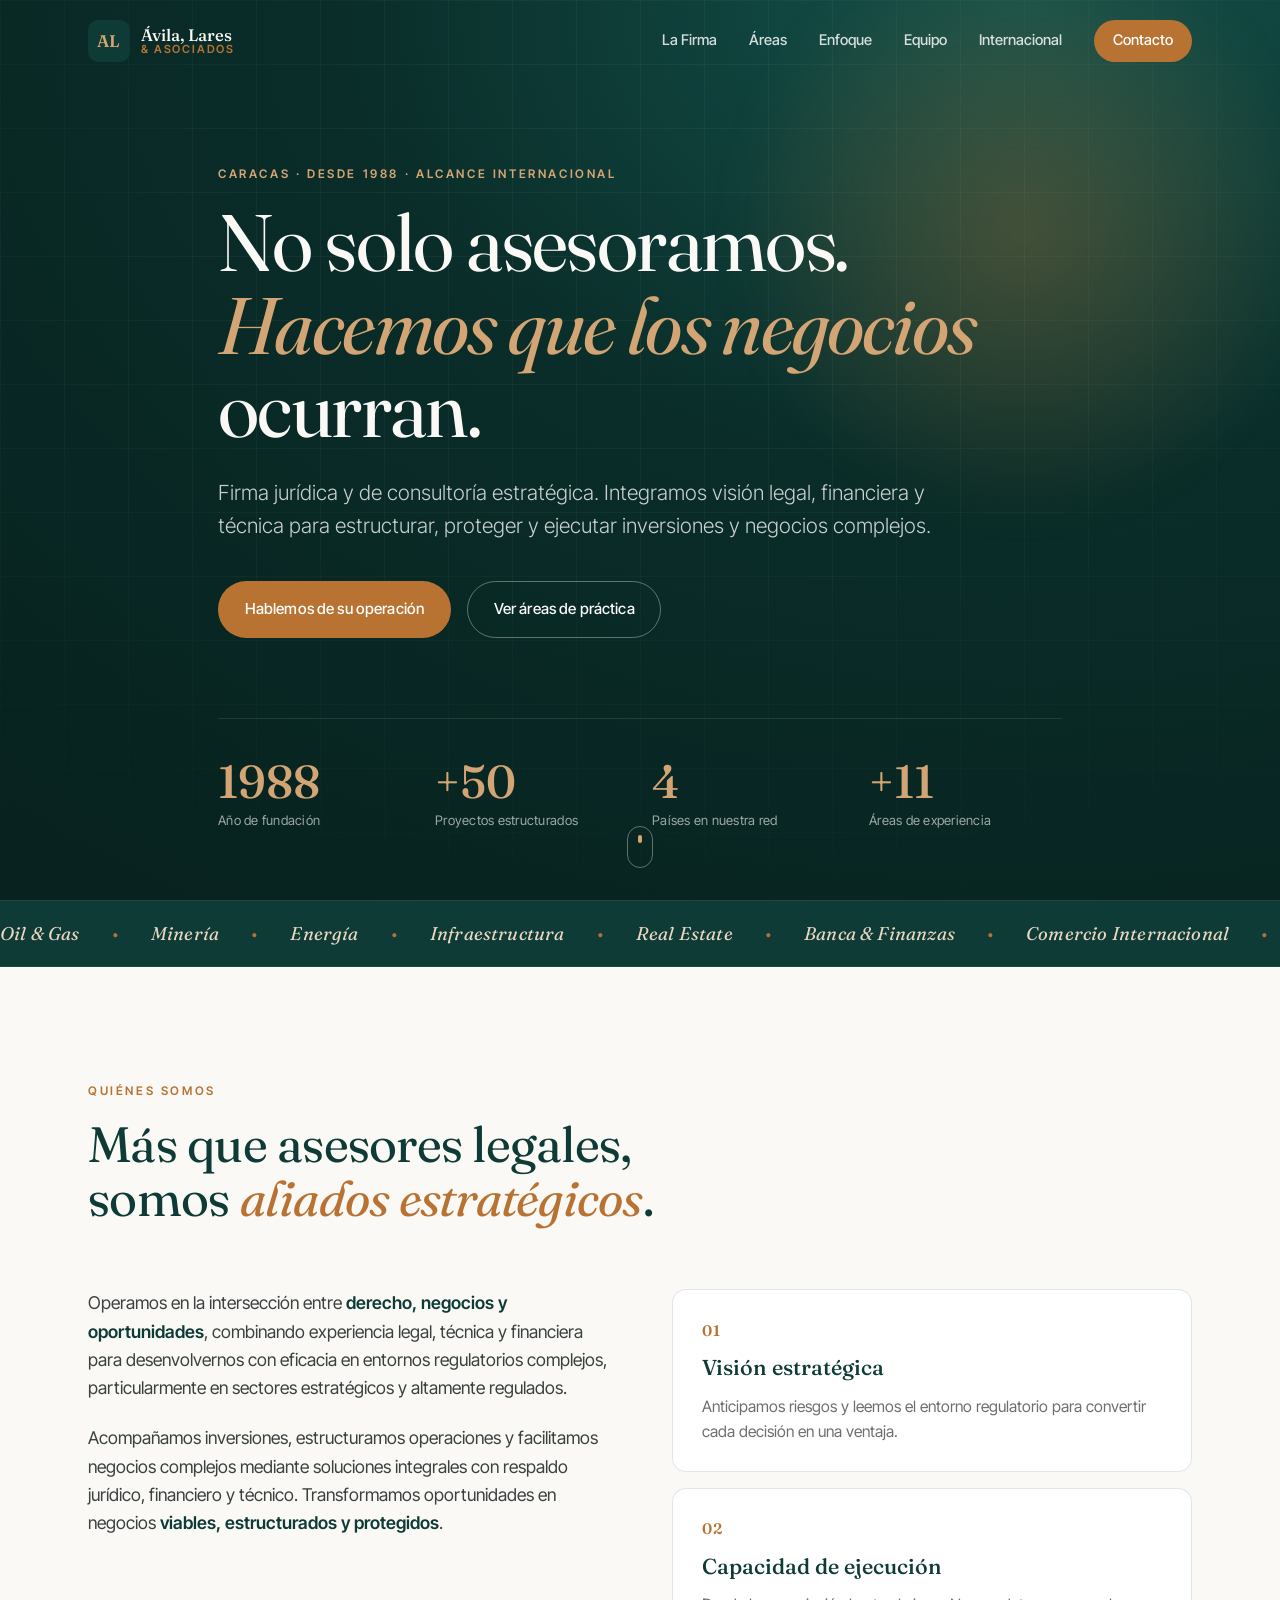
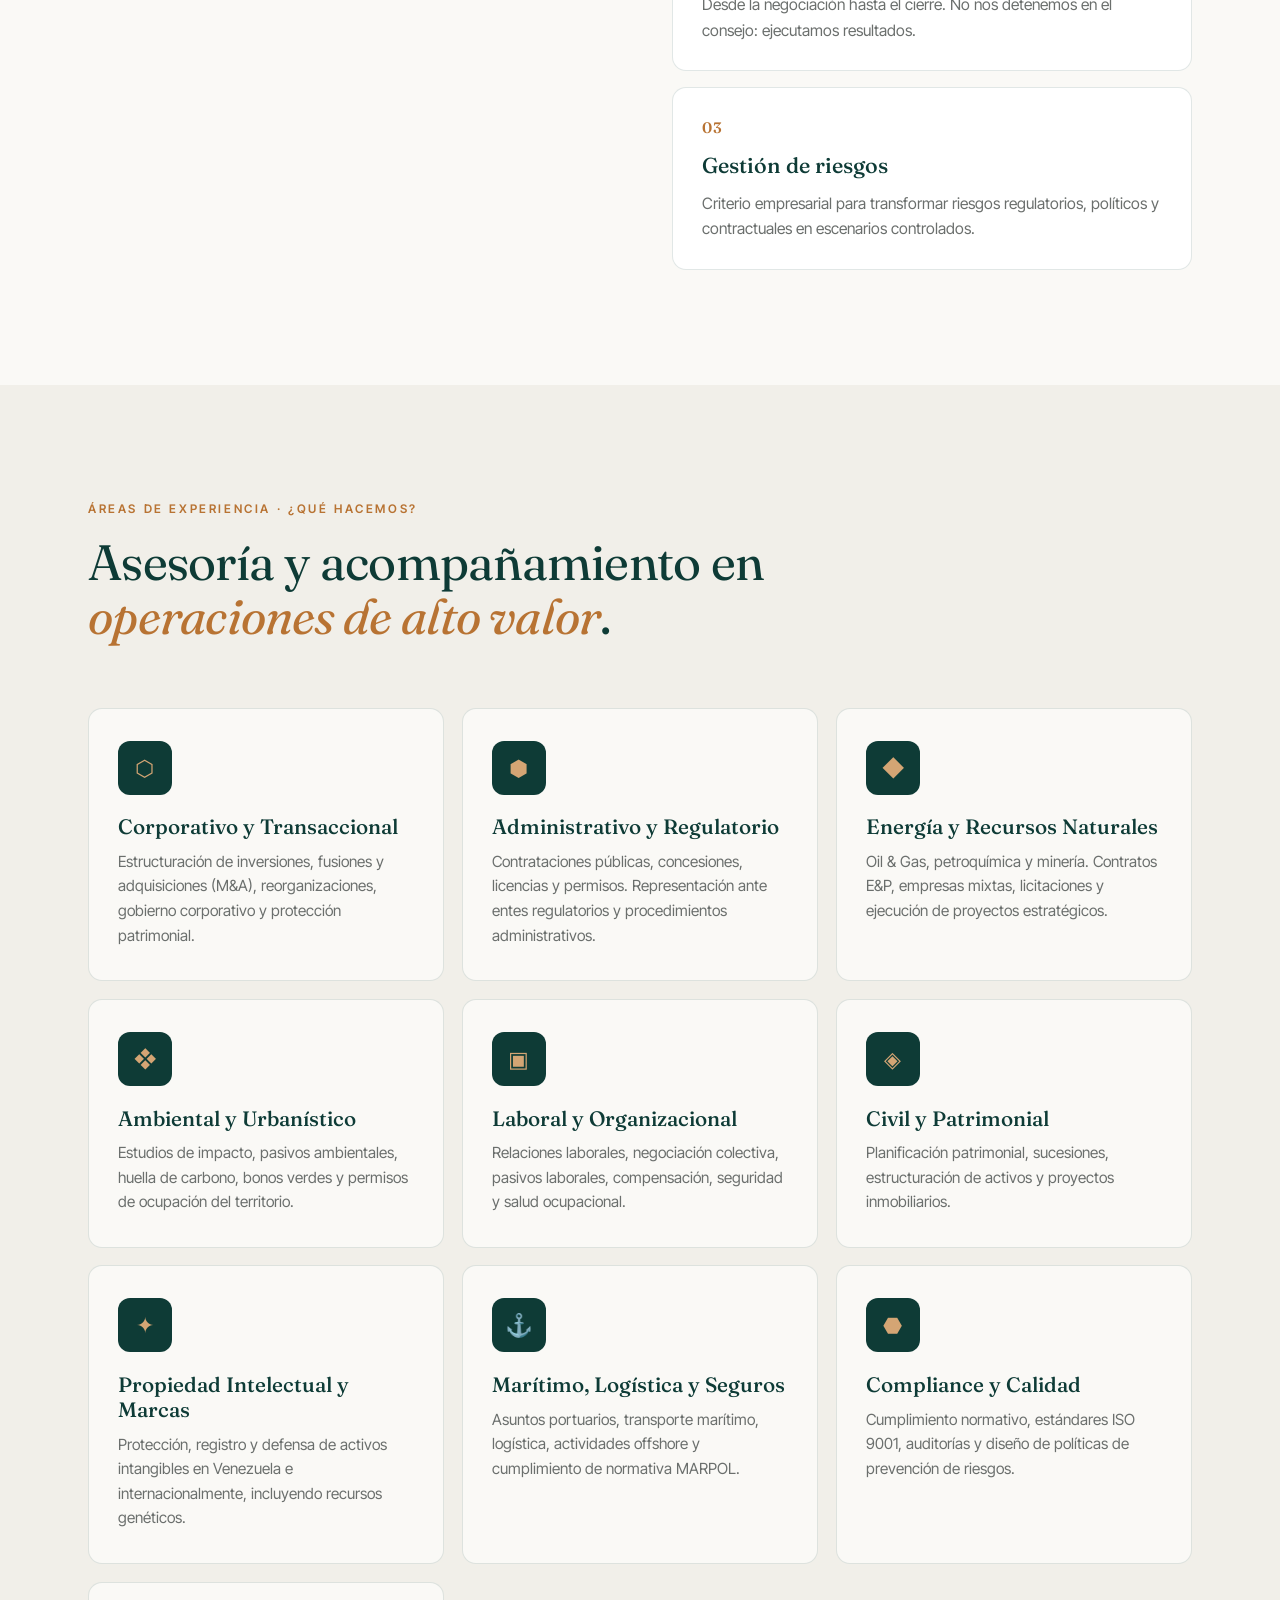
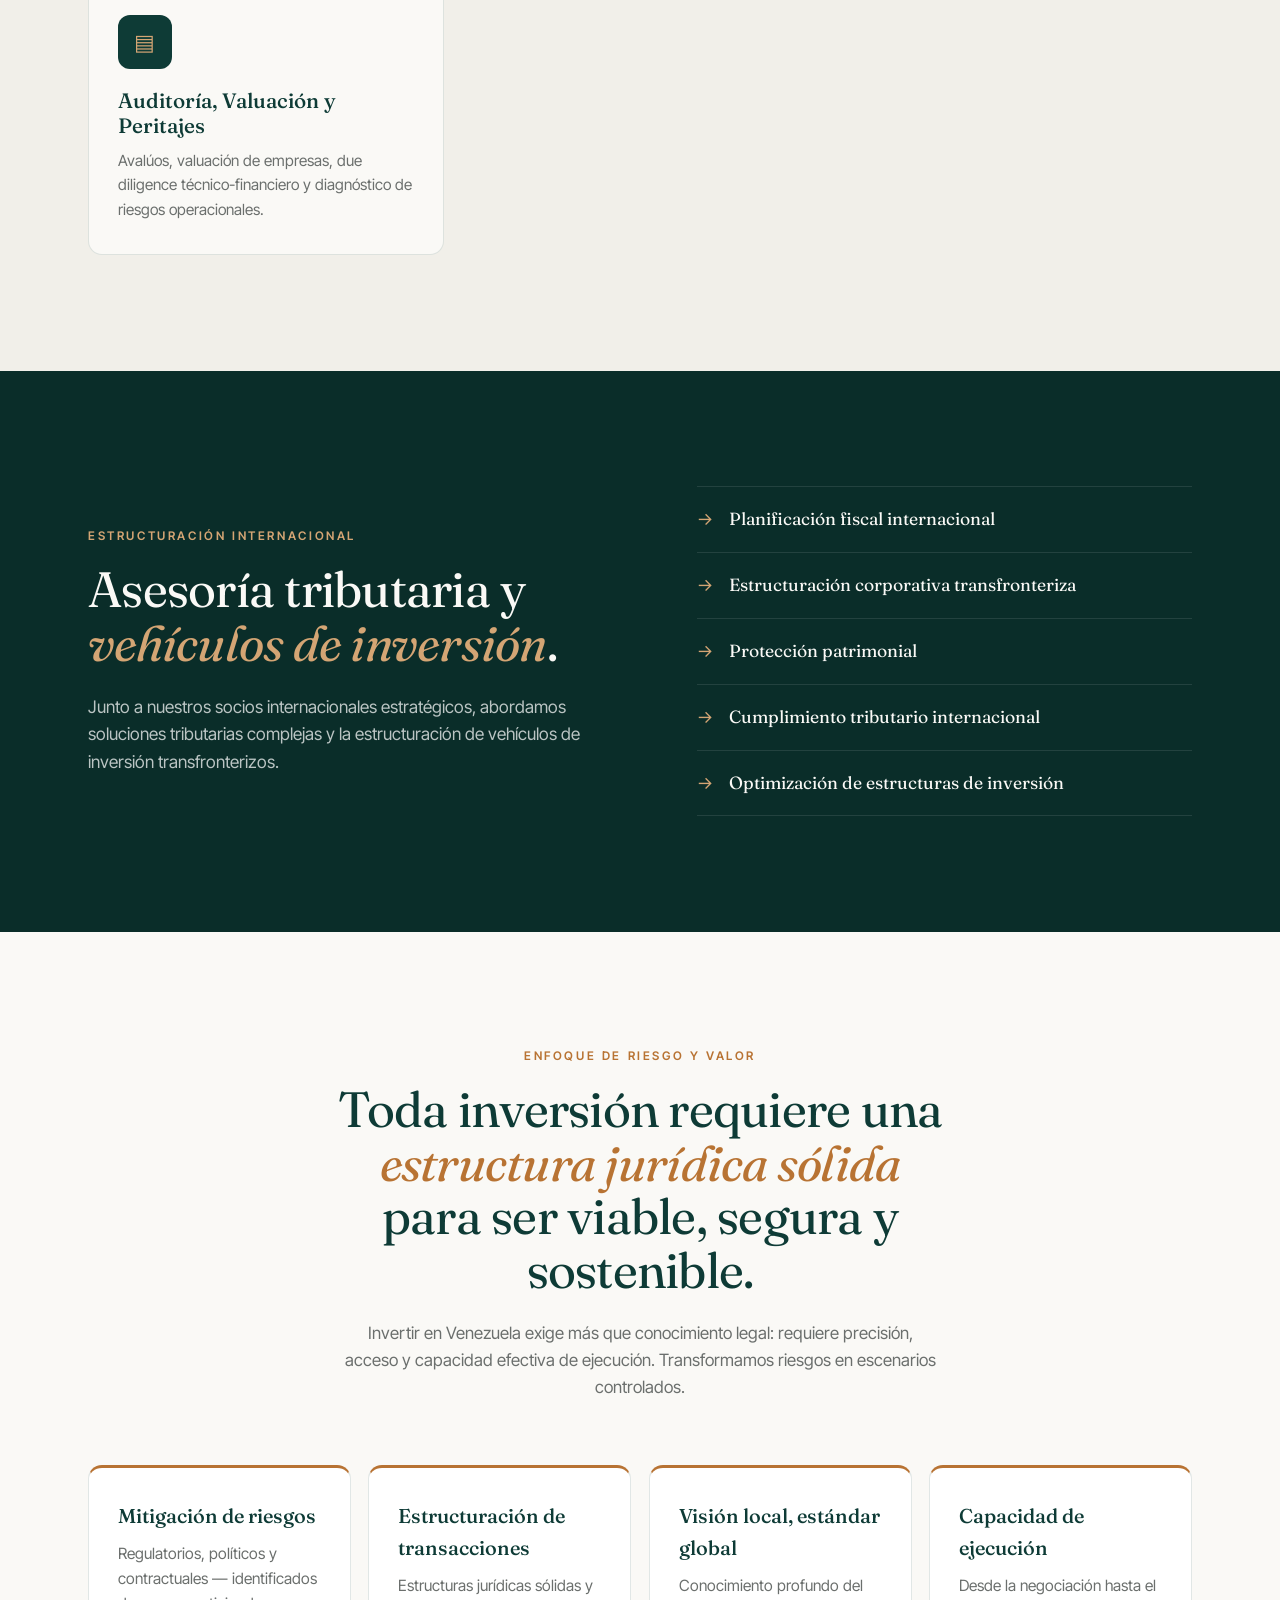
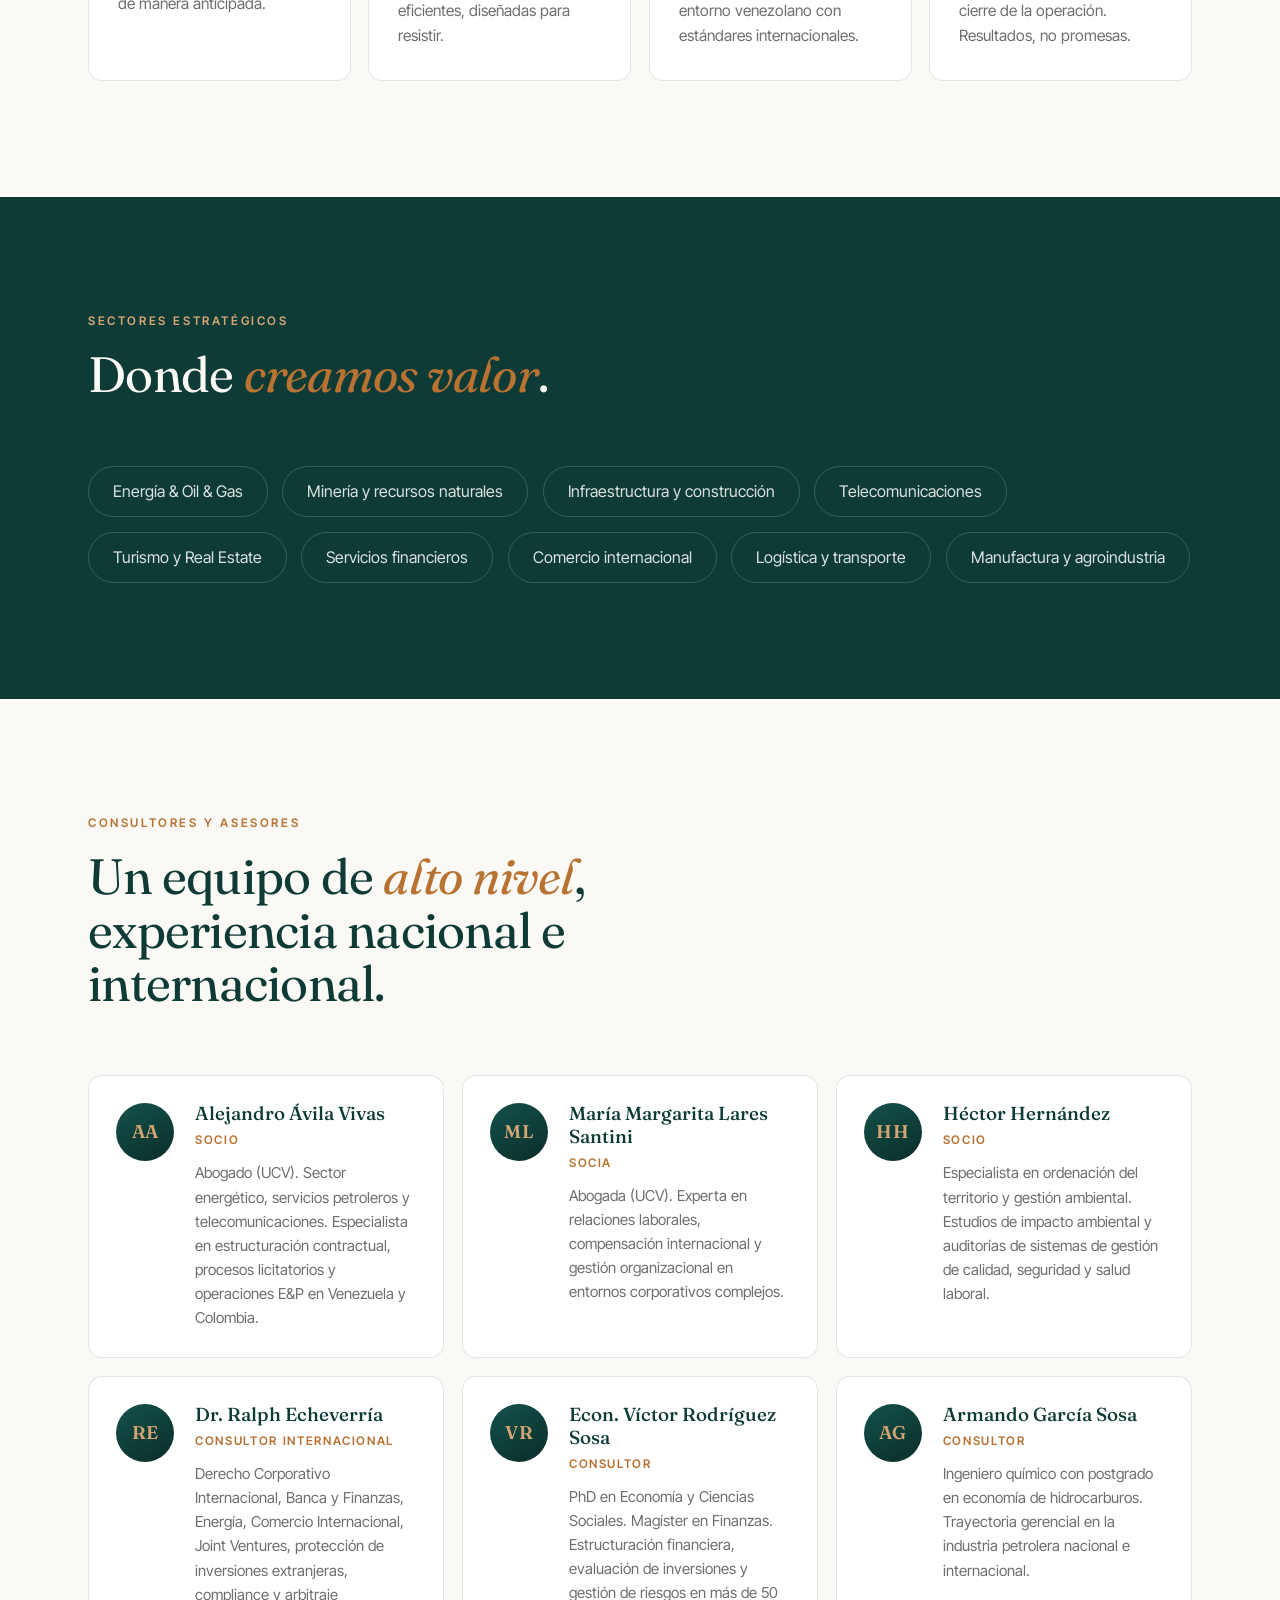
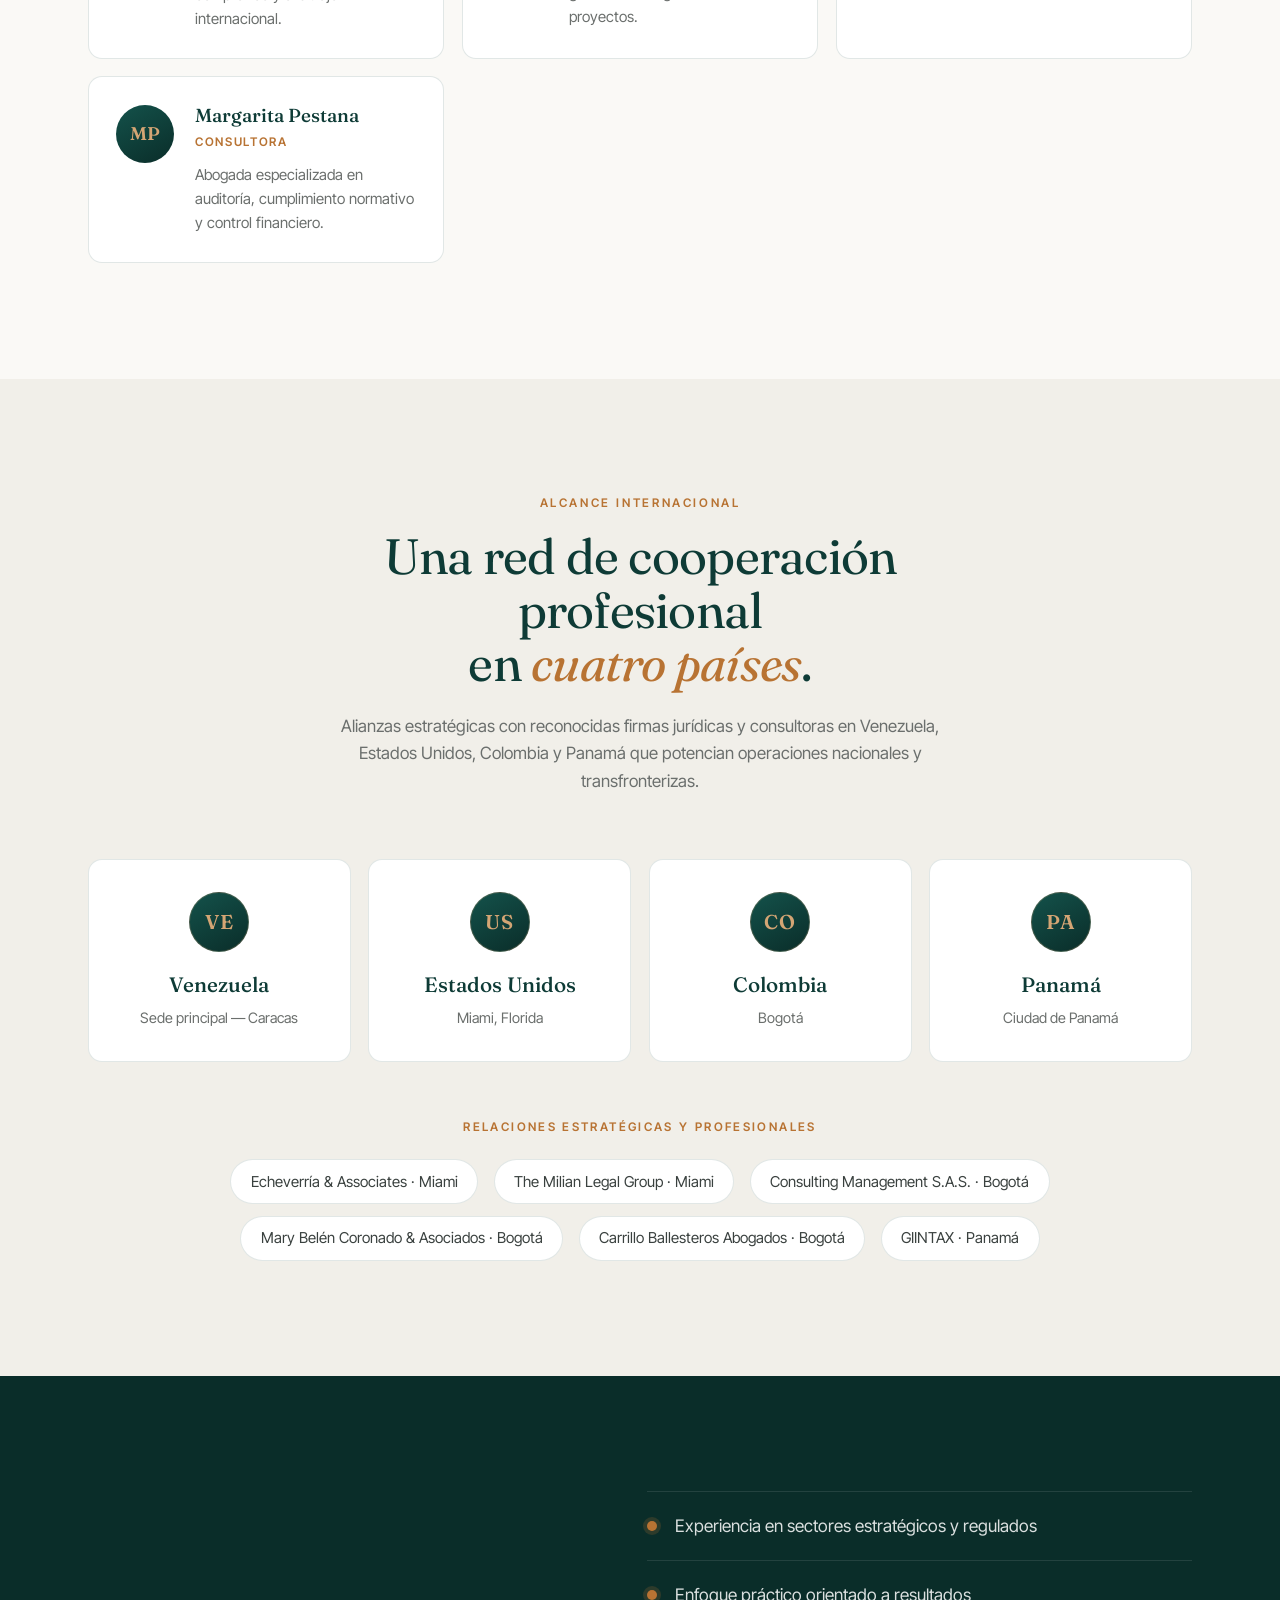
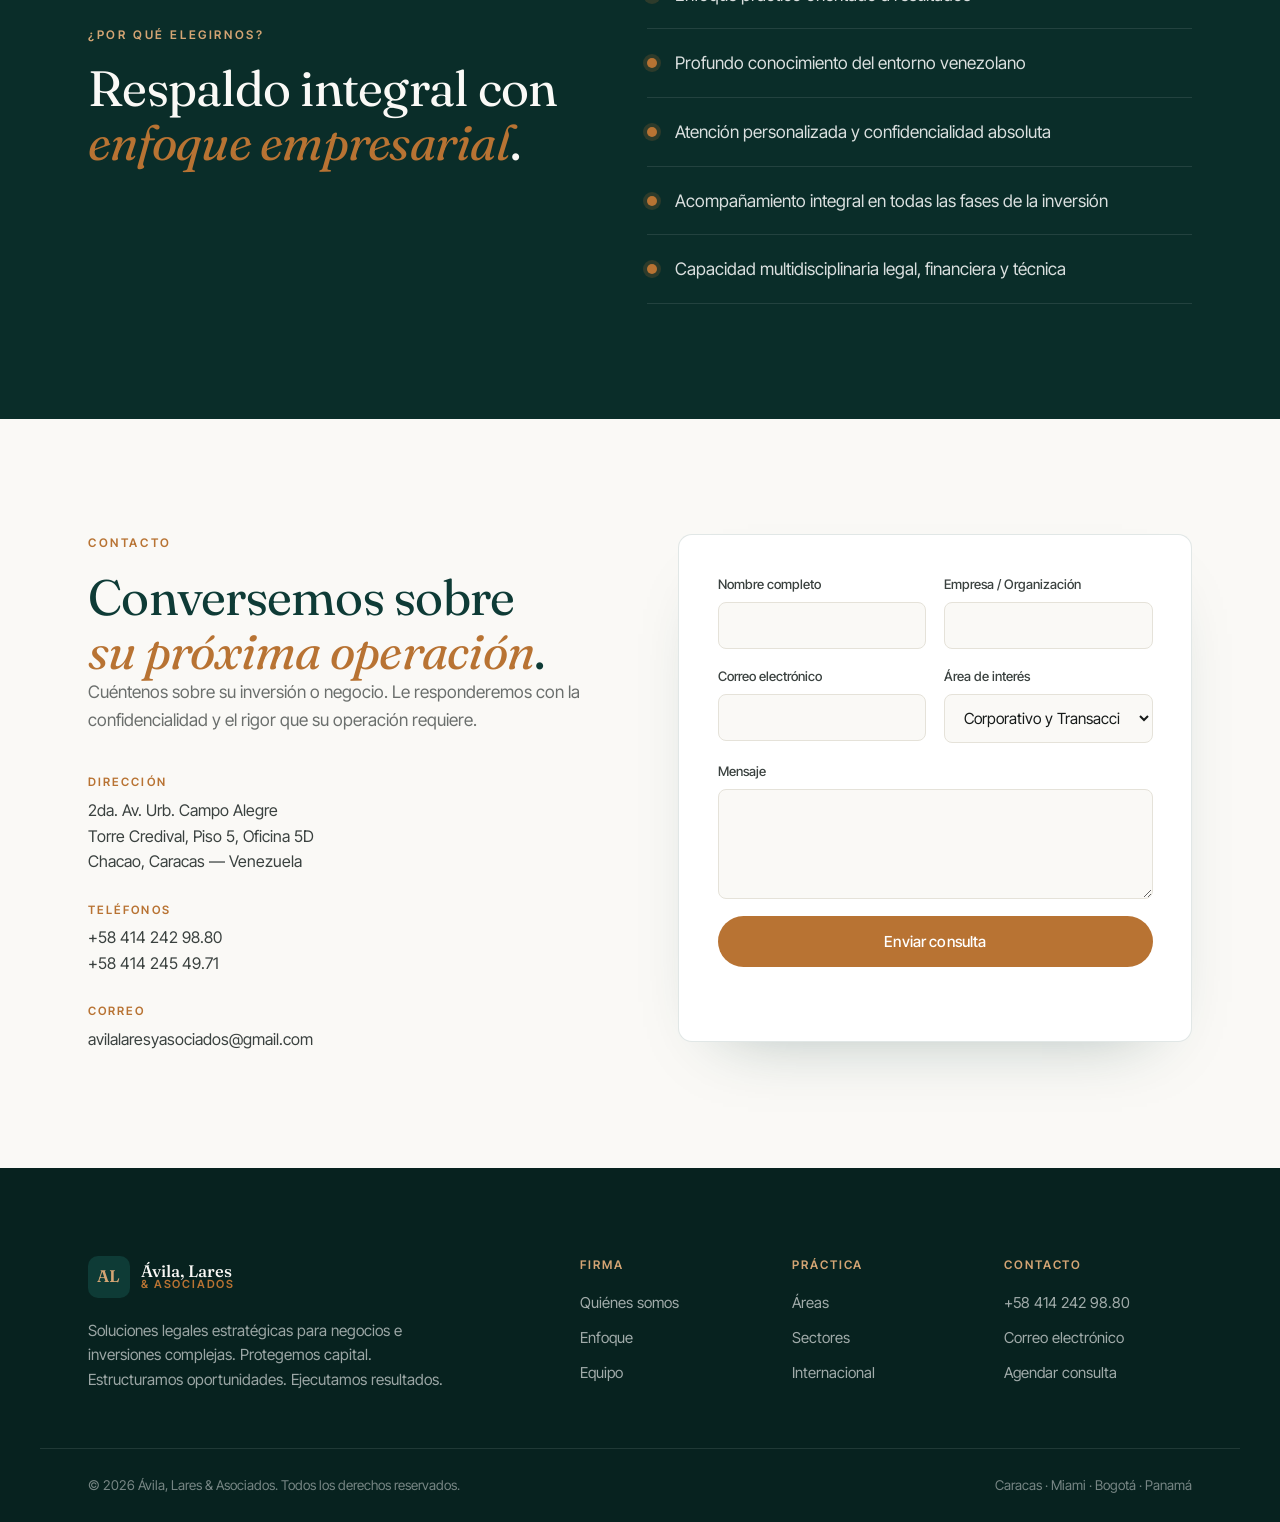
==== index.html @ 7c9443d2 "Sitio web corporativo Ávila, Lares & Asociados (concepto Ejecución) Landing page estática, responsiv" ====
<!DOCTYPE html>
<html lang="es">
<head>
  <meta charset="UTF-8" />
  <meta name="viewport" content="width=device-width, initial-scale=1.0" />
  <title>Ávila, Lares & Asociados | Firma Jurídica y Consultoría Estratégica</title>
  <meta name="description" content="Firma jurídica y de consultoría estratégica con sede en Caracas, fundada en 1988. Asesoría legal, financiera y técnica para inversiones y negocios complejos. No solo asesoramos: hacemos que los negocios ocurran." />
  <meta name="theme-color" content="#0E3B36" />

  <!-- Open Graph -->
  <meta property="og:title" content="Ávila, Lares & Asociados" />
  <meta property="og:description" content="Soluciones legales estratégicas para negocios e inversiones complejas." />
  <meta property="og:type" content="website" />
  <meta property="og:locale" content="es_VE" />

  <link rel="preconnect" href="https://fonts.googleapis.com" />
  <link rel="preconnect" href="https://fonts.gstatic.com" crossorigin />
  <link href="https://fonts.googleapis.com/css2?family=Fraunces:ital,opsz,wght@0,9..144,400;0,9..144,500;0,9..144,600;1,9..144,400&family=Inter+Tight:wght@300;400;500;600;700&display=swap" rel="stylesheet" />
  <link rel="stylesheet" href="css/styles.css" />
  <link rel="icon" type="image/svg+xml" href="assets/favicon.svg" />
</head>
<body>

  <!-- ====== HEADER / NAV ====== -->
  <header class="site-header" id="siteHeader">
    <div class="container nav-inner">
      <a href="#inicio" class="brand" aria-label="Ávila, Lares & Asociados - Inicio">
        <span class="brand-mark">AL</span>
        <span class="brand-text">
          <span class="brand-name">Ávila, Lares</span>
          <span class="brand-sub">&amp; Asociados</span>
        </span>
      </a>

      <nav class="nav-links" id="navLinks" aria-label="Navegación principal">
        <a href="#firma">La Firma</a>
        <a href="#areas">Áreas</a>
        <a href="#enfoque">Enfoque</a>
        <a href="#equipo">Equipo</a>
        <a href="#internacional">Internacional</a>
        <a href="#contacto" class="nav-cta">Contacto</a>
      </nav>

      <button class="nav-toggle" id="navToggle" aria-label="Abrir menú" aria-expanded="false">
        <span></span><span></span><span></span>
      </button>
    </div>
  </header>

  <!-- ====== HERO ====== -->
  <section class="hero" id="inicio">
    <div class="hero-bg" aria-hidden="true">
      <div class="hero-grid"></div>
      <div class="hero-glow"></div>
    </div>
    <div class="container hero-inner">
      <p class="eyebrow reveal">Caracas · Desde 1988 · Alcance Internacional</p>
      <h1 class="hero-title reveal">
        No solo asesoramos.<br />
        <em>Hacemos que los negocios</em> ocurran.
      </h1>
      <p class="hero-lead reveal">
        Firma jurídica y de consultoría estratégica. Integramos visión legal, financiera
        y técnica para estructurar, proteger y ejecutar inversiones y negocios complejos.
      </p>
      <div class="hero-actions reveal">
        <a href="#contacto" class="btn btn-primary">Hablemos de su operación</a>
        <a href="#areas" class="btn btn-ghost">Ver áreas de práctica</a>
      </div>

      <div class="hero-stats reveal">
        <div class="stat">
          <span class="stat-num" data-count="1988" data-format="year">1988</span>
          <span class="stat-label">Año de fundación</span>
        </div>
        <div class="stat">
          <span class="stat-num" data-count="50" data-suffix="+">+50</span>
          <span class="stat-label">Proyectos estructurados</span>
        </div>
        <div class="stat">
          <span class="stat-num" data-count="4" data-suffix="">4</span>
          <span class="stat-label">Países en nuestra red</span>
        </div>
        <div class="stat">
          <span class="stat-num" data-count="11" data-suffix="+">+11</span>
          <span class="stat-label">Áreas de experiencia</span>
        </div>
      </div>
    </div>
    <a href="#firma" class="scroll-hint" aria-label="Desplazarse hacia abajo">
      <span></span>
    </a>
  </section>

  <!-- ====== MARQUEE SECTORES ====== -->
  <div class="marquee" aria-hidden="true">
    <div class="marquee-track">
      <span>Oil &amp; Gas</span><span>•</span>
      <span>Minería</span><span>•</span>
      <span>Energía</span><span>•</span>
      <span>Infraestructura</span><span>•</span>
      <span>Real Estate</span><span>•</span>
      <span>Banca &amp; Finanzas</span><span>•</span>
      <span>Comercio Internacional</span><span>•</span>
      <span>M&amp;A</span><span>•</span>
      <span>Inversión Extranjera</span><span>•</span>
      <span>Compliance</span><span>•</span>
      <span>Oil &amp; Gas</span><span>•</span>
      <span>Minería</span><span>•</span>
      <span>Energía</span><span>•</span>
      <span>Infraestructura</span><span>•</span>
      <span>Real Estate</span><span>•</span>
      <span>Banca &amp; Finanzas</span><span>•</span>
      <span>Comercio Internacional</span><span>•</span>
      <span>M&amp;A</span><span>•</span>
      <span>Inversión Extranjera</span><span>•</span>
      <span>Compliance</span><span>•</span>
    </div>
  </div>

  <!-- ====== LA FIRMA ====== -->
  <section class="section firma" id="firma">
    <div class="container">
      <div class="section-head">
        <p class="eyebrow reveal">Quiénes somos</p>
        <h2 class="section-title reveal">
          Más que asesores legales,<br />somos <em>aliados estratégicos</em>.
        </h2>
      </div>

      <div class="firma-grid">
        <div class="firma-text reveal">
          <p>
            Operamos en la intersección entre <strong>derecho, negocios y oportunidades</strong>,
            combinando experiencia legal, técnica y financiera para desenvolvernos con eficacia
            en entornos regulatorios complejos, particularmente en sectores estratégicos y
            altamente regulados.
          </p>
          <p>
            Acompañamos inversiones, estructuramos operaciones y facilitamos negocios complejos
            mediante soluciones integrales con respaldo jurídico, financiero y técnico.
            Transformamos oportunidades en negocios <strong>viables, estructurados y protegidos</strong>.
          </p>
        </div>

        <div class="pillars">
          <article class="pillar reveal">
            <span class="pillar-num">01</span>
            <h3>Visión estratégica</h3>
            <p>Anticipamos riesgos y leemos el entorno regulatorio para convertir cada decisión en una ventaja.</p>
          </article>
          <article class="pillar reveal">
            <span class="pillar-num">02</span>
            <h3>Capacidad de ejecución</h3>
            <p>Desde la negociación hasta el cierre. No nos detenemos en el consejo: ejecutamos resultados.</p>
          </article>
          <article class="pillar reveal">
            <span class="pillar-num">03</span>
            <h3>Gestión de riesgos</h3>
            <p>Criterio empresarial para transformar riesgos regulatorios, políticos y contractuales en escenarios controlados.</p>
          </article>
        </div>
      </div>
    </div>
  </section>

  <!-- ====== ÁREAS DE PRÁCTICA ====== -->
  <section class="section areas" id="areas">
    <div class="container">
      <div class="section-head">
        <p class="eyebrow reveal">Áreas de experiencia · ¿Qué hacemos?</p>
        <h2 class="section-title reveal">
          Asesoría y acompañamiento en<br /><em>operaciones de alto valor</em>.
        </h2>
      </div>

      <div class="areas-grid">
        <article class="area-card reveal">
          <div class="area-ico">⬡</div>
          <h3>Corporativo y Transaccional</h3>
          <p>Estructuración de inversiones, fusiones y adquisiciones (M&amp;A), reorganizaciones, gobierno corporativo y protección patrimonial.</p>
        </article>
        <article class="area-card reveal">
          <div class="area-ico">⬢</div>
          <h3>Administrativo y Regulatorio</h3>
          <p>Contrataciones públicas, concesiones, licencias y permisos. Representación ante entes regulatorios y procedimientos administrativos.</p>
        </article>
        <article class="area-card reveal">
          <div class="area-ico">◆</div>
          <h3>Energía y Recursos Naturales</h3>
          <p>Oil &amp; Gas, petroquímica y minería. Contratos E&amp;P, empresas mixtas, licitaciones y ejecución de proyectos estratégicos.</p>
        </article>
        <article class="area-card reveal">
          <div class="area-ico">❖</div>
          <h3>Ambiental y Urbanístico</h3>
          <p>Estudios de impacto, pasivos ambientales, huella de carbono, bonos verdes y permisos de ocupación del territorio.</p>
        </article>
        <article class="area-card reveal">
          <div class="area-ico">▣</div>
          <h3>Laboral y Organizacional</h3>
          <p>Relaciones laborales, negociación colectiva, pasivos laborales, compensación, seguridad y salud ocupacional.</p>
        </article>
        <article class="area-card reveal">
          <div class="area-ico">◈</div>
          <h3>Civil y Patrimonial</h3>
          <p>Planificación patrimonial, sucesiones, estructuración de activos y proyectos inmobiliarios.</p>
        </article>
        <article class="area-card reveal">
          <div class="area-ico">✦</div>
          <h3>Propiedad Intelectual y Marcas</h3>
          <p>Protección, registro y defensa de activos intangibles en Venezuela e internacionalmente, incluyendo recursos genéticos.</p>
        </article>
        <article class="area-card reveal">
          <div class="area-ico">⚓</div>
          <h3>Marítimo, Logística y Seguros</h3>
          <p>Asuntos portuarios, transporte marítimo, logística, actividades offshore y cumplimiento de normativa MARPOL.</p>
        </article>
        <article class="area-card reveal">
          <div class="area-ico">⬣</div>
          <h3>Compliance y Calidad</h3>
          <p>Cumplimiento normativo, estándares ISO 9001, auditorías y diseño de políticas de prevención de riesgos.</p>
        </article>
        <article class="area-card reveal">
          <div class="area-ico">▤</div>
          <h3>Auditoría, Valuación y Peritajes</h3>
          <p>Avalúos, valuación de empresas, due diligence técnico-financiero y diagnóstico de riesgos operacionales.</p>
        </article>
      </div>
    </div>
  </section>

  <!-- ====== ASESORÍA TRIBUTARIA INTERNACIONAL ====== -->
  <section class="section tributaria" id="tributaria">
    <div class="container tributaria-inner">
      <div class="tributaria-text reveal">
        <p class="eyebrow">Estructuración internacional</p>
        <h2 class="section-title">
          Asesoría tributaria y<br /><em>vehículos de inversión</em>.
        </h2>
        <p class="lead-muted">
          Junto a nuestros socios internacionales estratégicos, abordamos soluciones
          tributarias complejas y la estructuración de vehículos de inversión transfronterizos.
        </p>
      </div>
      <ul class="trib-list">
        <li class="reveal"><span>Planificación fiscal internacional</span></li>
        <li class="reveal"><span>Estructuración corporativa transfronteriza</span></li>
        <li class="reveal"><span>Protección patrimonial</span></li>
        <li class="reveal"><span>Cumplimiento tributario internacional</span></li>
        <li class="reveal"><span>Optimización de estructuras de inversión</span></li>
      </ul>
    </div>
  </section>

  <!-- ====== ENFOQUE ESTRATÉGICO ====== -->
  <section class="section enfoque" id="enfoque">
    <div class="container">
      <div class="section-head center">
        <p class="eyebrow reveal">Enfoque de riesgo y valor</p>
        <h2 class="section-title reveal">
          Toda inversión requiere una <em>estructura jurídica sólida</em><br />
          para ser viable, segura y sostenible.
        </h2>
        <p class="section-intro reveal">
          Invertir en Venezuela exige más que conocimiento legal: requiere precisión, acceso
          y capacidad efectiva de ejecución. Transformamos riesgos en escenarios controlados.
        </p>
      </div>

      <div class="enfoque-grid">
        <article class="enfoque-card reveal">
          <h3>Mitigación de riesgos</h3>
          <p>Regulatorios, políticos y contractuales — identificados de manera anticipada.</p>
        </article>
        <article class="enfoque-card reveal">
          <h3>Estructuración de transacciones</h3>
          <p>Estructuras jurídicas sólidas y eficientes, diseñadas para resistir.</p>
        </article>
        <article class="enfoque-card reveal">
          <h3>Visión local, estándar global</h3>
          <p>Conocimiento profundo del entorno venezolano con estándares internacionales.</p>
        </article>
        <article class="enfoque-card reveal">
          <h3>Capacidad de ejecución</h3>
          <p>Desde la negociación hasta el cierre de la operación. Resultados, no promesas.</p>
        </article>
      </div>
    </div>
  </section>

  <!-- ====== SECTORES ====== -->
  <section class="section sectores" id="sectores">
    <div class="container">
      <div class="section-head">
        <p class="eyebrow reveal">Sectores estratégicos</p>
        <h2 class="section-title reveal">Donde <em>creamos valor</em>.</h2>
      </div>
      <div class="sectores-list">
        <span class="reveal">Energía &amp; Oil &amp; Gas</span>
        <span class="reveal">Minería y recursos naturales</span>
        <span class="reveal">Infraestructura y construcción</span>
        <span class="reveal">Telecomunicaciones</span>
        <span class="reveal">Turismo y Real Estate</span>
        <span class="reveal">Servicios financieros</span>
        <span class="reveal">Comercio internacional</span>
        <span class="reveal">Logística y transporte</span>
        <span class="reveal">Manufactura y agroindustria</span>
      </div>
    </div>
  </section>

  <!-- ====== EQUIPO ====== -->
  <section class="section equipo" id="equipo">
    <div class="container">
      <div class="section-head">
        <p class="eyebrow reveal">Consultores y asesores</p>
        <h2 class="section-title reveal">Un equipo de <em>alto nivel</em>,<br />experiencia nacional e internacional.</h2>
      </div>

      <div class="equipo-grid">
        <article class="member reveal">
          <div class="member-avatar" data-initials="AA"></div>
          <div class="member-info">
            <h3>Alejandro Ávila Vivas</h3>
            <span class="member-role">Socio</span>
            <p>Abogado (UCV). Sector energético, servicios petroleros y telecomunicaciones. Especialista en estructuración contractual, procesos licitatorios y operaciones E&amp;P en Venezuela y Colombia.</p>
          </div>
        </article>
        <article class="member reveal">
          <div class="member-avatar" data-initials="ML"></div>
          <div class="member-info">
            <h3>María Margarita Lares Santini</h3>
            <span class="member-role">Socia</span>
            <p>Abogada (UCV). Experta en relaciones laborales, compensación internacional y gestión organizacional en entornos corporativos complejos.</p>
          </div>
        </article>
        <article class="member reveal">
          <div class="member-avatar" data-initials="HH"></div>
          <div class="member-info">
            <h3>Héctor Hernández</h3>
            <span class="member-role">Socio</span>
            <p>Especialista en ordenación del territorio y gestión ambiental. Estudios de impacto ambiental y auditorías de sistemas de gestión de calidad, seguridad y salud laboral.</p>
          </div>
        </article>
        <article class="member reveal">
          <div class="member-avatar" data-initials="RE"></div>
          <div class="member-info">
            <h3>Dr. Ralph Echeverría</h3>
            <span class="member-role">Consultor Internacional</span>
            <p>Derecho Corporativo Internacional, Banca y Finanzas, Energía, Comercio Internacional, Joint Ventures, protección de inversiones extranjeras, compliance y arbitraje internacional.</p>
          </div>
        </article>
        <article class="member reveal">
          <div class="member-avatar" data-initials="VR"></div>
          <div class="member-info">
            <h3>Econ. Víctor Rodríguez Sosa</h3>
            <span class="member-role">Consultor</span>
            <p>PhD en Economía y Ciencias Sociales. Magíster en Finanzas. Estructuración financiera, evaluación de inversiones y gestión de riesgos en más de 50 proyectos.</p>
          </div>
        </article>
        <article class="member reveal">
          <div class="member-avatar" data-initials="AG"></div>
          <div class="member-info">
            <h3>Armando García Sosa</h3>
            <span class="member-role">Consultor</span>
            <p>Ingeniero químico con postgrado en economía de hidrocarburos. Trayectoria gerencial en la industria petrolera nacional e internacional.</p>
          </div>
        </article>
        <article class="member reveal">
          <div class="member-avatar" data-initials="MP"></div>
          <div class="member-info">
            <h3>Margarita Pestana</h3>
            <span class="member-role">Consultora</span>
            <p>Abogada especializada en auditoría, cumplimiento normativo y control financiero.</p>
          </div>
        </article>
      </div>
    </div>
  </section>

  <!-- ====== ALCANCE INTERNACIONAL ====== -->
  <section class="section internacional" id="internacional">
    <div class="container">
      <div class="section-head center">
        <p class="eyebrow reveal">Alcance internacional</p>
        <h2 class="section-title reveal">Una red de cooperación profesional<br />en <em>cuatro países</em>.</h2>
        <p class="section-intro reveal">
          Alianzas estratégicas con reconocidas firmas jurídicas y consultoras en Venezuela,
          Estados Unidos, Colombia y Panamá que potencian operaciones nacionales y transfronterizas.
        </p>
      </div>

      <div class="paises-grid">
        <div class="pais reveal">
          <span class="pais-code">VE</span>
          <h3>Venezuela</h3>
          <p>Sede principal — Caracas</p>
        </div>
        <div class="pais reveal">
          <span class="pais-code">US</span>
          <h3>Estados Unidos</h3>
          <p>Miami, Florida</p>
        </div>
        <div class="pais reveal">
          <span class="pais-code">CO</span>
          <h3>Colombia</h3>
          <p>Bogotá</p>
        </div>
        <div class="pais reveal">
          <span class="pais-code">PA</span>
          <h3>Panamá</h3>
          <p>Ciudad de Panamá</p>
        </div>
      </div>

      <div class="aliados reveal">
        <p class="aliados-label">Relaciones estratégicas y profesionales</p>
        <div class="aliados-list">
          <span>Echeverría &amp; Associates · Miami</span>
          <span>The Milian Legal Group · Miami</span>
          <span>Consulting Management S.A.S. · Bogotá</span>
          <span>Mary Belén Coronado &amp; Asociados · Bogotá</span>
          <span>Carrillo Ballesteros Abogados · Bogotá</span>
          <span>GIINTAX · Panamá</span>
        </div>
      </div>
    </div>
  </section>

  <!-- ====== POR QUÉ ELEGIRNOS ====== -->
  <section class="section porque" id="porque">
    <div class="container">
      <div class="porque-inner">
        <div class="porque-head reveal">
          <p class="eyebrow">¿Por qué elegirnos?</p>
          <h2 class="section-title">Respaldo integral con<br /><em>enfoque empresarial</em>.</h2>
        </div>
        <ul class="porque-list">
          <li class="reveal">Experiencia en sectores estratégicos y regulados</li>
          <li class="reveal">Enfoque práctico orientado a resultados</li>
          <li class="reveal">Profundo conocimiento del entorno venezolano</li>
          <li class="reveal">Atención personalizada y confidencialidad absoluta</li>
          <li class="reveal">Acompañamiento integral en todas las fases de la inversión</li>
          <li class="reveal">Capacidad multidisciplinaria legal, financiera y técnica</li>
        </ul>
      </div>
    </div>
  </section>

  <!-- ====== CONTACTO ====== -->
  <section class="section contacto" id="contacto">
    <div class="container contacto-inner">
      <div class="contacto-text reveal">
        <p class="eyebrow">Contacto</p>
        <h2 class="section-title">Conversemos sobre<br /><em>su próxima operación</em>.</h2>
        <p class="lead-muted">
          Cuéntenos sobre su inversión o negocio. Le responderemos con la confidencialidad
          y el rigor que su operación requiere.
        </p>

        <div class="contacto-details">
          <div class="cdetail">
            <span class="cdetail-label">Dirección</span>
            <p>2da. Av. Urb. Campo Alegre<br />Torre Credival, Piso 5, Oficina 5D<br />Chacao, Caracas — Venezuela</p>
          </div>
          <div class="cdetail">
            <span class="cdetail-label">Teléfonos</span>
            <p>
              <a href="tel:+584142429880">+58 414 242 98.80</a><br />
              <a href="tel:+584142454971">+58 414 245 49.71</a>
            </p>
          </div>
          <div class="cdetail">
            <span class="cdetail-label">Correo</span>
            <p><a href="mailto:avilalaresyasociados@gmail.com">avilalaresyasociados@gmail.com</a></p>
          </div>
        </div>
      </div>

      <form class="contacto-form reveal" id="contactForm" novalidate>
        <div class="field">
          <label for="nombre">Nombre completo</label>
          <input type="text" id="nombre" name="nombre" required autocomplete="name" />
        </div>
        <div class="field">
          <label for="empresa">Empresa / Organización</label>
          <input type="text" id="empresa" name="empresa" autocomplete="organization" />
        </div>
        <div class="field">
          <label for="email">Correo electrónico</label>
          <input type="email" id="email" name="email" required autocomplete="email" />
        </div>
        <div class="field">
          <label for="asunto">Área de interés</label>
          <select id="asunto" name="asunto">
            <option value="Corporativo y Transaccional">Corporativo y Transaccional</option>
            <option value="Energía y Recursos Naturales">Energía y Recursos Naturales</option>
            <option value="Administrativo y Regulatorio">Administrativo y Regulatorio</option>
            <option value="Ambiental y Urbanístico">Ambiental y Urbanístico</option>
            <option value="Inversión Extranjera">Inversión Extranjera</option>
            <option value="Tributario Internacional">Tributario Internacional</option>
            <option value="Otra">Otra</option>
          </select>
        </div>
        <div class="field field-full">
          <label for="mensaje">Mensaje</label>
          <textarea id="mensaje" name="mensaje" rows="4" required></textarea>
        </div>
        <button type="submit" class="btn btn-primary btn-block">Enviar consulta</button>
        <p class="form-note" id="formNote" aria-live="polite"></p>
      </form>
    </div>
  </section>

  <!-- ====== FOOTER ====== -->
  <footer class="site-footer">
    <div class="container footer-inner">
      <div class="footer-brand">
        <a href="#inicio" class="brand brand--footer">
          <span class="brand-mark">AL</span>
          <span class="brand-text">
            <span class="brand-name">Ávila, Lares</span>
            <span class="brand-sub">&amp; Asociados</span>
          </span>
        </a>
        <p class="footer-tagline">
          Soluciones legales estratégicas para negocios e inversiones complejas.
          Protegemos capital. Estructuramos oportunidades. Ejecutamos resultados.
        </p>
      </div>

      <nav class="footer-nav" aria-label="Pie de página">
        <div>
          <span class="footer-col-title">Firma</span>
          <a href="#firma">Quiénes somos</a>
          <a href="#enfoque">Enfoque</a>
          <a href="#equipo">Equipo</a>
        </div>
        <div>
          <span class="footer-col-title">Práctica</span>
          <a href="#areas">Áreas</a>
          <a href="#sectores">Sectores</a>
          <a href="#internacional">Internacional</a>
        </div>
        <div>
          <span class="footer-col-title">Contacto</span>
          <a href="tel:+584142429880">+58 414 242 98.80</a>
          <a href="mailto:avilalaresyasociados@gmail.com">Correo electrónico</a>
          <a href="#contacto">Agendar consulta</a>
        </div>
      </nav>
    </div>
    <div class="container footer-bottom">
      <p>© <span id="year">2026</span> Ávila, Lares &amp; Asociados. Todos los derechos reservados.</p>
      <p>Caracas · Miami · Bogotá · Panamá</p>
    </div>
  </footer>

  <script src="js/main.js"></script>
</body>
</html>
---- css/styles.css ----
/* =========================================================
   ÁVILA, LARES & ASOCIADOS
   Concepto "Ejecución" — Moderno · Corporativo · Estratégico
   Paleta: Verde petróleo + Cobre + Grises arquitectónicos
   ========================================================= */

:root {
  /* Color */
  --petrol-900: #07221F;
  --petrol-800: #0A2D29;
  --petrol-700: #0E3B36;
  --petrol-600: #14524B;
  --copper:      #B87333;
  --copper-300:  #D4A574;
  --copper-100:  #EAD7C2;
  --bone:        #FAF9F6;
  --bone-200:    #F1EFE9;
  --bone-300:    #E5E2D9;
  --ink:         #161A19;
  --ink-soft:    #3A413F;
  --muted:       #6B6F6D;
  --line:        rgba(14, 59, 54, 0.12);
  --line-dark:   rgba(255, 255, 255, 0.10);

  /* Type */
  --serif: "Fraunces", Georgia, "Times New Roman", serif;
  --sans:  "Inter Tight", -apple-system, BlinkMacSystemFont, "Segoe UI", sans-serif;

  /* Layout */
  --container: 1200px;
  --gutter: clamp(1.25rem, 4vw, 3rem);
  --radius: 14px;
  --radius-sm: 8px;

  --ease: cubic-bezier(0.22, 1, 0.36, 1);
}

/* ---------- Reset ---------- */
*, *::before, *::after { box-sizing: border-box; margin: 0; padding: 0; }
html { scroll-behavior: smooth; -webkit-text-size-adjust: 100%; }
body {
  font-family: var(--sans);
  background: var(--bone);
  color: var(--ink);
  line-height: 1.6;
  font-weight: 400;
  -webkit-font-smoothing: antialiased;
  text-rendering: optimizeLegibility;
  overflow-x: hidden;
}
img { max-width: 100%; display: block; }
a { color: inherit; text-decoration: none; }
ul { list-style: none; }
em { font-style: italic; }

::selection { background: var(--copper); color: #fff; }

/* ---------- Layout helpers ---------- */
.container {
  width: 100%;
  max-width: var(--container);
  margin-inline: auto;
  padding-inline: var(--gutter);
}
.section { padding-block: clamp(4.5rem, 9vw, 8rem); position: relative; }

.eyebrow {
  font-size: 0.74rem;
  letter-spacing: 0.22em;
  text-transform: uppercase;
  font-weight: 600;
  color: var(--copper);
  margin-bottom: 1.1rem;
}
.section-head { max-width: 720px; margin-bottom: clamp(2.5rem, 5vw, 4rem); }
.section-head.center { margin-inline: auto; text-align: center; }
.section-title {
  font-family: var(--serif);
  font-weight: 400;
  font-size: clamp(1.9rem, 4.4vw, 3.1rem);
  line-height: 1.08;
  letter-spacing: -0.015em;
  color: var(--petrol-700);
}
.section-title em { color: var(--copper); font-style: italic; }
.section-intro {
  margin-top: 1.4rem;
  font-size: 1.06rem;
  color: var(--muted);
  max-width: 60ch;
}
.section-head.center .section-intro { margin-inline: auto; }
.lead-muted { color: var(--muted); font-size: 1.08rem; max-width: 52ch; }

/* ---------- Buttons ---------- */
.btn {
  display: inline-flex; align-items: center; justify-content: center;
  gap: 0.5rem;
  font-family: var(--sans);
  font-weight: 500;
  font-size: 0.95rem;
  letter-spacing: 0.01em;
  padding: 0.95rem 1.6rem;
  border-radius: 100px;
  border: 1px solid transparent;
  cursor: pointer;
  transition: transform .35s var(--ease), background .35s var(--ease), color .35s var(--ease), border-color .35s var(--ease);
  will-change: transform;
}
.btn-primary { background: var(--copper); color: #fff; }
.btn-primary:hover { background: var(--petrol-700); transform: translateY(-2px); }
.btn-ghost { background: transparent; color: var(--bone); border-color: rgba(255,255,255,.35); }
.btn-ghost:hover { background: rgba(255,255,255,.08); border-color: rgba(255,255,255,.6); transform: translateY(-2px); }
.btn-block { width: 100%; }

/* =========================================================
   HEADER
   ========================================================= */
.site-header {
  position: fixed; inset: 0 0 auto 0; z-index: 100;
  transition: background .4s var(--ease), box-shadow .4s var(--ease), padding .4s var(--ease);
  padding-block: 1.25rem;
}
.site-header.scrolled {
  background: rgba(250, 249, 246, 0.85);
  backdrop-filter: blur(14px);
  -webkit-backdrop-filter: blur(14px);
  box-shadow: 0 1px 0 var(--line);
  padding-block: 0.7rem;
}
.nav-inner { display: flex; align-items: center; justify-content: space-between; gap: 2rem; }

/* Brand */
.brand { display: inline-flex; align-items: center; gap: 0.7rem; }
.brand-mark {
  display: grid; place-items: center;
  width: 42px; height: 42px;
  background: var(--petrol-700);
  color: var(--copper-300);
  font-family: var(--serif);
  font-weight: 600;
  font-size: 1.05rem;
  letter-spacing: 0.02em;
  border-radius: 10px;
  transition: background .4s var(--ease);
}
.brand:hover .brand-mark { background: var(--copper); color: #fff; }
.brand-text { display: flex; flex-direction: column; line-height: 1.02; }
.brand-name { font-family: var(--serif); font-weight: 500; font-size: 1.04rem; color: var(--petrol-700); }
.brand-sub { font-size: 0.7rem; letter-spacing: 0.16em; text-transform: uppercase; color: var(--copper); font-weight: 600; }

/* Header on hero (transparent, light text) */
.site-header:not(.scrolled) .brand-name { color: var(--bone); }
.site-header:not(.scrolled) .nav-links a { color: rgba(255,255,255,.82); }
.site-header:not(.scrolled) .nav-toggle span { background: var(--bone); }

/* Nav links */
.nav-links { display: flex; align-items: center; gap: 2rem; }
.nav-links a {
  font-size: 0.92rem; font-weight: 500; color: var(--ink-soft);
  position: relative; transition: color .3s var(--ease);
}
.nav-links a::after {
  content: ""; position: absolute; left: 0; bottom: -6px;
  width: 0; height: 1.5px; background: var(--copper);
  transition: width .35s var(--ease);
}
.nav-links a:hover { color: var(--copper); }
.nav-links a:hover::after { width: 100%; }
.nav-links .nav-cta {
  background: var(--copper); color: #fff !important;
  padding: 0.55rem 1.2rem; border-radius: 100px;
}
.nav-links .nav-cta::after { display: none; }
.nav-links .nav-cta:hover { background: var(--petrol-700); }

/* Toggle */
.nav-toggle { display: none; flex-direction: column; gap: 5px; background: none; border: 0; cursor: pointer; padding: 6px; }
.nav-toggle span { width: 26px; height: 2px; background: var(--petrol-700); border-radius: 2px; transition: transform .35s var(--ease), opacity .35s var(--ease); }
.nav-toggle.open span:nth-child(1) { transform: translateY(7px) rotate(45deg); }
.nav-toggle.open span:nth-child(2) { opacity: 0; }
.nav-toggle.open span:nth-child(3) { transform: translateY(-7px) rotate(-45deg); }

/* =========================================================
   HERO
   ========================================================= */
.hero {
  position: relative;
  min-height: 100svh;
  display: flex; align-items: center;
  color: var(--bone);
  overflow: hidden;
  padding-top: 6rem;
}
.hero-bg { position: absolute; inset: 0; z-index: 0; background: var(--petrol-800);
  background-image: radial-gradient(120% 120% at 80% 0%, var(--petrol-600) 0%, var(--petrol-800) 45%, var(--petrol-900) 100%);
}
.hero-grid {
  position: absolute; inset: 0;
  background-image:
    linear-gradient(to right, rgba(255,255,255,.04) 1px, transparent 1px),
    linear-gradient(to bottom, rgba(255,255,255,.04) 1px, transparent 1px);
  background-size: 64px 64px;
  mask-image: radial-gradient(100% 80% at 50% 30%, #000 30%, transparent 100%);
  -webkit-mask-image: radial-gradient(100% 80% at 50% 30%, #000 30%, transparent 100%);
}
.hero-glow {
  position: absolute; top: -10%; right: -5%;
  width: 50vw; height: 50vw; max-width: 720px; max-height: 720px;
  background: radial-gradient(circle, rgba(184,115,51,.32) 0%, transparent 65%);
  filter: blur(20px);
}
.hero-inner { position: relative; z-index: 2; max-width: 940px; }
.hero .eyebrow { color: var(--copper-300); }
.hero-title {
  font-family: var(--serif);
  font-weight: 400;
  font-size: clamp(2.4rem, 6.4vw, 5rem);
  line-height: 1.04;
  letter-spacing: -0.02em;
  margin-bottom: 1.6rem;
}
.hero-title em { color: var(--copper-300); font-style: italic; }
.hero-lead {
  font-size: clamp(1.05rem, 1.8vw, 1.3rem);
  color: rgba(255,255,255,.78);
  max-width: 60ch;
  margin-bottom: 2.4rem;
  font-weight: 300;
}
.hero-actions { display: flex; flex-wrap: wrap; gap: 1rem; margin-bottom: clamp(3rem, 7vw, 5rem); }

/* Hero stats */
.hero-stats {
  display: grid; grid-template-columns: repeat(4, 1fr);
  gap: 1.5rem;
  padding-top: 2.5rem;
  border-top: 1px solid var(--line-dark);
}
.stat { display: flex; flex-direction: column; gap: 0.35rem; }
.stat-num {
  font-family: var(--serif);
  font-size: clamp(2rem, 3.6vw, 2.9rem);
  font-weight: 500;
  color: var(--copper-300);
  line-height: 1;
}
.stat-label { font-size: 0.82rem; color: rgba(255,255,255,.6); letter-spacing: 0.02em; }

/* Scroll hint */
.scroll-hint { position: absolute; bottom: 2rem; left: 50%; transform: translateX(-50%); z-index: 2; }
.scroll-hint span {
  display: block; width: 26px; height: 42px;
  border: 1.5px solid rgba(255,255,255,.35); border-radius: 100px; position: relative;
}
.scroll-hint span::after {
  content: ""; position: absolute; top: 8px; left: 50%; transform: translateX(-50%);
  width: 4px; height: 8px; background: var(--copper-300); border-radius: 4px;
  animation: scrolldot 1.8s var(--ease) infinite;
}
@keyframes scrolldot { 0% { opacity: 0; top: 8px; } 30% { opacity: 1; } 60% { opacity: 1; top: 22px; } 100% { opacity: 0; top: 22px; } }

/* =========================================================
   MARQUEE
   ========================================================= */
.marquee {
  background: var(--petrol-700);
  color: var(--copper-100);
  padding-block: 1.1rem;
  overflow: hidden;
  white-space: nowrap;
  border-block: 1px solid rgba(255,255,255,.06);
}
.marquee-track {
  display: inline-flex; align-items: center; gap: 2rem;
  animation: marquee 38s linear infinite;
}
.marquee-track span {
  font-family: var(--serif);
  font-size: 1.15rem;
  font-style: italic;
  letter-spacing: 0.01em;
}
.marquee-track span:nth-child(even) { color: var(--copper); font-style: normal; }
@keyframes marquee { from { transform: translateX(0); } to { transform: translateX(-50%); } }

/* =========================================================
   LA FIRMA
   ========================================================= */
.firma-grid { display: grid; grid-template-columns: 1fr 1fr; gap: clamp(2rem, 5vw, 4.5rem); align-items: start; }
.firma-text p { font-size: 1.1rem; color: var(--ink-soft); margin-bottom: 1.4rem; }
.firma-text strong { color: var(--petrol-700); font-weight: 600; }

.pillars { display: flex; flex-direction: column; gap: 1rem; }
.pillar {
  background: #fff;
  border: 1px solid var(--line);
  border-radius: var(--radius);
  padding: 1.7rem 1.8rem;
  position: relative;
  transition: transform .4s var(--ease), box-shadow .4s var(--ease), border-color .4s var(--ease);
}
.pillar:hover { transform: translateY(-4px); box-shadow: 0 22px 48px -28px rgba(14,59,54,.4); border-color: var(--copper-300); }
.pillar-num {
  font-family: var(--serif); font-size: 0.95rem; color: var(--copper); font-weight: 600;
  letter-spacing: 0.1em;
}
.pillar h3 { font-family: var(--serif); font-weight: 500; font-size: 1.35rem; color: var(--petrol-700); margin: 0.5rem 0 0.5rem; }
.pillar p { color: var(--muted); font-size: 0.98rem; }

/* =========================================================
   ÁREAS
   ========================================================= */
.areas { background: var(--bone-200); }
.areas-grid {
  display: grid;
  grid-template-columns: repeat(auto-fill, minmax(290px, 1fr));
  gap: 1.1rem;
}
.area-card {
  background: var(--bone);
  border: 1px solid var(--line);
  border-radius: var(--radius);
  padding: 2rem 1.8rem;
  transition: transform .4s var(--ease), box-shadow .4s var(--ease), background .4s var(--ease);
  position: relative;
  overflow: hidden;
}
.area-card::before {
  content: ""; position: absolute; inset: 0 0 auto 0; height: 3px;
  background: linear-gradient(90deg, var(--copper), var(--copper-300));
  transform: scaleX(0); transform-origin: left; transition: transform .45s var(--ease);
}
.area-card:hover { transform: translateY(-6px); box-shadow: 0 30px 60px -34px rgba(14,59,54,.45); background: #fff; }
.area-card:hover::before { transform: scaleX(1); }
.area-ico {
  display: grid; place-items: center;
  width: 54px; height: 54px;
  border-radius: 12px;
  background: var(--petrol-700);
  color: var(--copper-300);
  font-size: 1.4rem;
  margin-bottom: 1.3rem;
  transition: background .4s var(--ease), transform .4s var(--ease);
}
.area-card:hover .area-ico { background: var(--copper); color: #fff; transform: rotate(-6deg) scale(1.05); }
.area-card h3 { font-family: var(--serif); font-weight: 500; font-size: 1.3rem; color: var(--petrol-700); margin-bottom: 0.6rem; line-height: 1.2; }
.area-card p { color: var(--muted); font-size: 0.96rem; }

/* =========================================================
   TRIBUTARIA
   ========================================================= */
.tributaria { background: var(--petrol-800); color: var(--bone); overflow: hidden; }
.tributaria-inner { display: grid; grid-template-columns: 1.1fr 1fr; gap: clamp(2rem, 5vw, 5rem); align-items: center; }
.tributaria .eyebrow { color: var(--copper-300); }
.tributaria .section-title { color: var(--bone); }
.tributaria .section-title em { color: var(--copper-300); }
.tributaria .lead-muted { color: rgba(255,255,255,.72); margin-top: 1.4rem; }
.trib-list { display: flex; flex-direction: column; gap: 0; }
.trib-list li {
  display: flex; align-items: center; gap: 1rem;
  padding: 1.15rem 0;
  border-bottom: 1px solid var(--line-dark);
  font-size: 1.1rem;
  font-family: var(--serif);
}
.trib-list li:first-child { border-top: 1px solid var(--line-dark); }
.trib-list li::before {
  content: "→"; color: var(--copper-300); font-family: var(--sans); font-size: 1.1rem;
  transition: transform .35s var(--ease);
}
.trib-list li:hover::before { transform: translateX(6px); }
.trib-list li:hover { color: var(--copper-300); }

/* =========================================================
   ENFOQUE
   ========================================================= */
.enfoque-grid { display: grid; grid-template-columns: repeat(auto-fit, minmax(240px, 1fr)); gap: 1.1rem; }
.enfoque-card {
  border: 1px solid var(--line);
  border-radius: var(--radius);
  padding: 2rem 1.8rem;
  background: #fff;
  transition: transform .4s var(--ease), box-shadow .4s var(--ease);
  border-top: 3px solid var(--copper);
}
.enfoque-card:hover { transform: translateY(-5px); box-shadow: 0 26px 54px -32px rgba(14,59,54,.4); }
.enfoque-card h3 { font-family: var(--serif); font-weight: 500; font-size: 1.25rem; color: var(--petrol-700); margin-bottom: 0.6rem; }
.enfoque-card p { color: var(--muted); font-size: 0.97rem; }

/* =========================================================
   SECTORES
   ========================================================= */
.sectores { background: var(--petrol-700); color: var(--bone); }
.sectores .eyebrow { color: var(--copper-300); }
.sectores .section-title { color: var(--bone); }
.sectores-list { display: flex; flex-wrap: wrap; gap: 0.9rem; }
.sectores-list span {
  border: 1px solid rgba(255,255,255,.18);
  border-radius: 100px;
  padding: 0.75rem 1.5rem;
  font-size: 1rem;
  color: rgba(255,255,255,.85);
  transition: background .35s var(--ease), color .35s var(--ease), border-color .35s var(--ease), transform .35s var(--ease);
  cursor: default;
}
.sectores-list span:hover { background: var(--copper); border-color: var(--copper); color: #fff; transform: translateY(-3px); }

/* =========================================================
   EQUIPO
   ========================================================= */
.equipo-grid { display: grid; grid-template-columns: repeat(auto-fill, minmax(330px, 1fr)); gap: 1.1rem; }
.member {
  display: flex; gap: 1.3rem; align-items: flex-start;
  background: #fff;
  border: 1px solid var(--line);
  border-radius: var(--radius);
  padding: 1.7rem;
  transition: transform .4s var(--ease), box-shadow .4s var(--ease), border-color .4s var(--ease);
}
.member:hover { transform: translateY(-4px); box-shadow: 0 26px 54px -34px rgba(14,59,54,.4); border-color: var(--copper-300); }
.member-avatar {
  flex: 0 0 auto;
  width: 58px; height: 58px;
  border-radius: 50%;
  background: linear-gradient(150deg, var(--petrol-600), var(--petrol-800));
  display: grid; place-items: center;
  position: relative;
}
.member-avatar::after {
  content: attr(data-initials);
  font-family: var(--serif);
  color: var(--copper-300);
  font-weight: 600;
  font-size: 1.15rem;
  letter-spacing: 0.03em;
}
.member-info h3 { font-family: var(--serif); font-weight: 500; font-size: 1.18rem; color: var(--petrol-700); line-height: 1.2; }
.member-role {
  display: inline-block; font-size: 0.74rem; letter-spacing: 0.14em; text-transform: uppercase;
  color: var(--copper); font-weight: 600; margin: 0.35rem 0 0.7rem;
}
.member-info p { color: var(--muted); font-size: 0.94rem; }

/* =========================================================
   INTERNACIONAL
   ========================================================= */
.internacional { background: var(--bone-200); }
.paises-grid { display: grid; grid-template-columns: repeat(auto-fit, minmax(200px, 1fr)); gap: 1.1rem; margin-bottom: 3.5rem; }
.pais {
  background: #fff; border: 1px solid var(--line); border-radius: var(--radius);
  padding: 2rem 1.5rem; text-align: center;
  transition: transform .4s var(--ease), box-shadow .4s var(--ease);
}
.pais:hover { transform: translateY(-5px); box-shadow: 0 26px 54px -34px rgba(14,59,54,.4); }
.pais-code {
  display: inline-grid; place-items: center;
  width: 60px; height: 60px; margin: 0 auto 1rem;
  border-radius: 50%;
  background: linear-gradient(150deg, var(--petrol-600), var(--petrol-800));
  color: var(--copper-300);
  font-family: var(--serif); font-weight: 600; font-size: 1.25rem; letter-spacing: 0.05em;
  border: 1px solid rgba(212,165,116,.25);
  transition: transform .4s var(--ease), background .4s var(--ease), color .4s var(--ease);
}
.pais:hover .pais-code { background: var(--copper); color: #fff; transform: scale(1.06); }
.pais h3 { font-family: var(--serif); font-weight: 500; font-size: 1.3rem; color: var(--petrol-700); }
.pais p { color: var(--muted); font-size: 0.9rem; margin-top: 0.3rem; }

.aliados { text-align: center; }
.aliados-label { font-size: 0.74rem; letter-spacing: 0.2em; text-transform: uppercase; color: var(--copper); font-weight: 600; margin-bottom: 1.4rem; }
.aliados-list { display: flex; flex-wrap: wrap; justify-content: center; gap: 0.7rem 1rem; }
.aliados-list span {
  font-size: 0.94rem; color: var(--ink-soft);
  padding: 0.6rem 1.2rem; border: 1px solid var(--line); border-radius: 100px; background: #fff;
}

/* =========================================================
   POR QUÉ
   ========================================================= */
.porque { background: var(--petrol-800); color: var(--bone); }
.porque-inner { display: grid; grid-template-columns: 1fr 1.1fr; gap: clamp(2rem, 5vw, 5rem); align-items: center; }
.porque .eyebrow { color: var(--copper-300); }
.porque .section-title { color: var(--bone); }
.porque-list { display: grid; gap: 0; }
.porque-list li {
  display: flex; align-items: center; gap: 1.1rem;
  padding: 1.25rem 0;
  border-bottom: 1px solid var(--line-dark);
  font-size: 1.08rem;
  color: rgba(255,255,255,.85);
}
.porque-list li:first-child { border-top: 1px solid var(--line-dark); }
.porque-list li::before {
  content: ""; flex: 0 0 auto; width: 10px; height: 10px; border-radius: 50%;
  background: var(--copper); box-shadow: 0 0 0 4px rgba(184,115,51,.2);
}

/* =========================================================
   CONTACTO
   ========================================================= */
.contacto { background: var(--bone); }
.contacto-inner { display: grid; grid-template-columns: 1fr 1fr; gap: clamp(2.5rem, 6vw, 5rem); align-items: start; }
.contacto-details { margin-top: 2.5rem; display: grid; gap: 1.6rem; }
.cdetail-label { font-size: 0.72rem; letter-spacing: 0.18em; text-transform: uppercase; color: var(--copper); font-weight: 600; display: block; margin-bottom: 0.4rem; }
.cdetail p { color: var(--ink-soft); font-size: 1rem; }
.cdetail a { transition: color .3s var(--ease); }
.cdetail a:hover { color: var(--copper); }

.contacto-form {
  display: grid; grid-template-columns: 1fr 1fr; gap: 1.1rem;
  background: #fff; border: 1px solid var(--line); border-radius: var(--radius);
  padding: clamp(1.6rem, 3vw, 2.4rem);
  box-shadow: 0 30px 70px -45px rgba(14,59,54,.4);
}
.field { display: flex; flex-direction: column; gap: 0.45rem; }
.field-full { grid-column: 1 / -1; }
.field label { font-size: 0.82rem; font-weight: 500; color: var(--ink-soft); }
.field input, .field select, .field textarea {
  font-family: var(--sans); font-size: 0.96rem;
  padding: 0.8rem 0.95rem;
  border: 1px solid var(--bone-300); border-radius: var(--radius-sm);
  background: var(--bone); color: var(--ink);
  transition: border-color .3s var(--ease), box-shadow .3s var(--ease), background .3s var(--ease);
  width: 100%;
}
.field textarea { resize: vertical; min-height: 110px; }
.field input:focus, .field select:focus, .field textarea:focus {
  outline: none; border-color: var(--copper); background: #fff;
  box-shadow: 0 0 0 3px rgba(184,115,51,.14);
}
.contacto-form .btn { grid-column: 1 / -1; }
.form-note { grid-column: 1 / -1; font-size: 0.9rem; text-align: center; min-height: 1.2em; }
.form-note.ok { color: var(--petrol-600); }
.form-note.err { color: #b0492f; }

/* =========================================================
   FOOTER
   ========================================================= */
.site-footer { background: var(--petrol-900); color: rgba(255,255,255,.7); padding-top: clamp(3.5rem, 7vw, 5.5rem); }
.footer-inner { display: grid; grid-template-columns: 1.4fr 2fr; gap: clamp(2rem, 5vw, 4rem); padding-bottom: 3.5rem; }
.brand--footer .brand-name { color: var(--bone); }
.footer-tagline { margin-top: 1.3rem; max-width: 42ch; font-size: 0.96rem; color: rgba(255,255,255,.6); }
.footer-nav { display: grid; grid-template-columns: repeat(3, 1fr); gap: 1.5rem; }
.footer-nav > div { display: flex; flex-direction: column; gap: 0.7rem; }
.footer-col-title { font-size: 0.74rem; letter-spacing: 0.16em; text-transform: uppercase; color: var(--copper-300); font-weight: 600; margin-bottom: 0.3rem; }
.footer-nav a { font-size: 0.94rem; color: rgba(255,255,255,.62); transition: color .3s var(--ease); width: fit-content; }
.footer-nav a:hover { color: var(--copper-300); }
.footer-bottom {
  display: flex; justify-content: space-between; flex-wrap: wrap; gap: 0.6rem;
  padding-block: 1.6rem;
  border-top: 1px solid var(--line-dark);
  font-size: 0.84rem; color: rgba(255,255,255,.45);
}

/* =========================================================
   REVEAL ANIMATIONS
   ========================================================= */
.reveal { opacity: 0; transform: translateY(28px); transition: opacity .8s var(--ease), transform .8s var(--ease); }
.reveal.in { opacity: 1; transform: none; }
/* stagger children */
.areas-grid .reveal.in,
.equipo-grid .reveal.in,
.enfoque-grid .reveal.in { transition-delay: var(--d, 0ms); }

@media (prefers-reduced-motion: reduce) {
  .reveal { opacity: 1; transform: none; transition: none; }
  .marquee-track, .scroll-hint span::after { animation: none; }
  html { scroll-behavior: auto; }
}

/* =========================================================
   RESPONSIVE
   ========================================================= */
@media (max-width: 980px) {
  .firma-grid, .tributaria-inner, .porque-inner, .contacto-inner { grid-template-columns: 1fr; }
  .footer-inner { grid-template-columns: 1fr; }
  .hero-stats { grid-template-columns: repeat(2, 1fr); gap: 2rem 1.5rem; }
}

@media (max-width: 760px) {
  .nav-links {
    position: fixed; inset: 0 0 0 auto; width: min(80vw, 320px);
    flex-direction: column; align-items: flex-start; justify-content: center;
    gap: 1.8rem;
    background: var(--petrol-800);
    padding: 3rem 2.5rem;
    transform: translateX(100%);
    transition: transform .45s var(--ease);
    box-shadow: -20px 0 60px -30px rgba(0,0,0,.6);
  }
  .nav-links.open { transform: translateX(0); }
  .nav-links a { color: rgba(255,255,255,.85) !important; font-size: 1.15rem; }
  .site-header:not(.scrolled) .nav-links a { color: rgba(255,255,255,.85); }
  .nav-toggle { display: flex; z-index: 110; }
  .contacto-form { grid-template-columns: 1fr; }
  .field-full, .contacto-form .btn, .form-note { grid-column: 1; }
  .footer-bottom { flex-direction: column; }
  .marquee-track span { font-size: 1rem; }
}

@media (max-width: 440px) {
  .hero-stats { grid-template-columns: 1fr 1fr; }
  .brand-name { font-size: 0.95rem; }
  .member { flex-direction: column; gap: 1rem; }
}
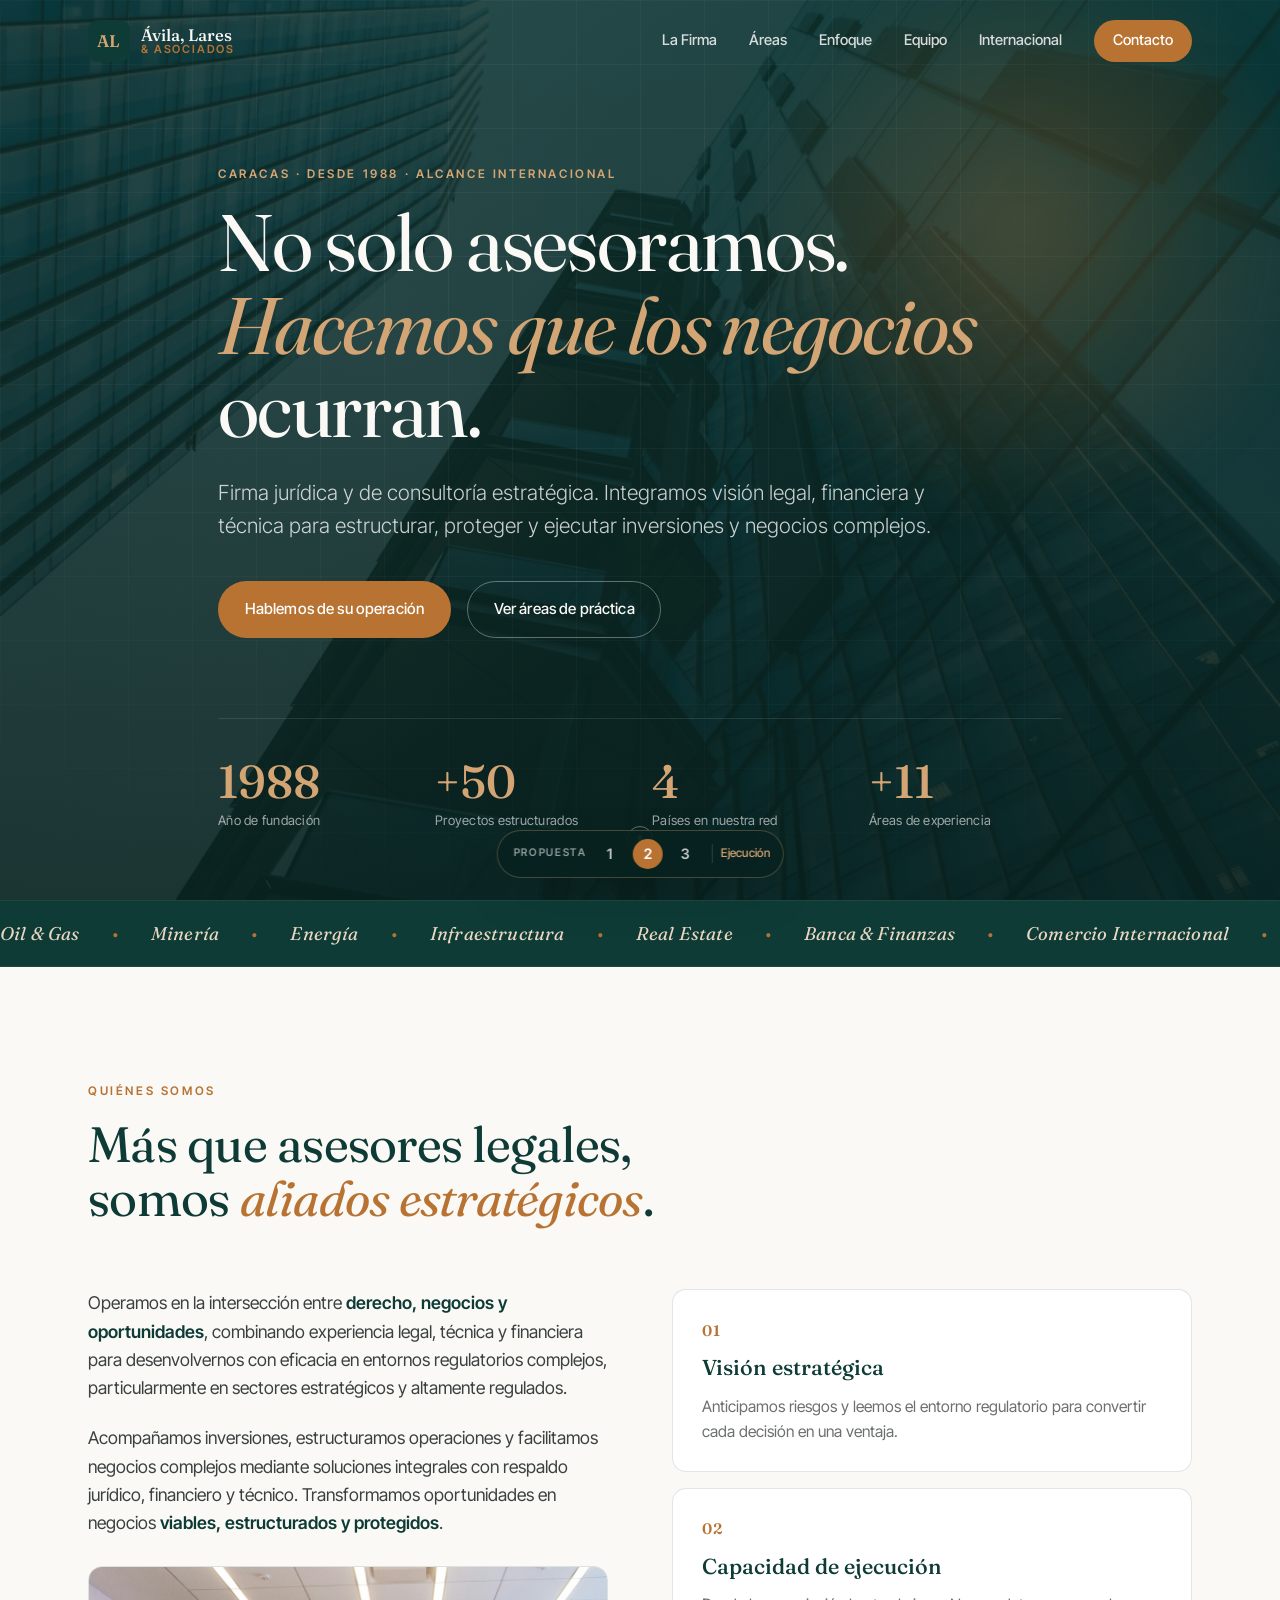
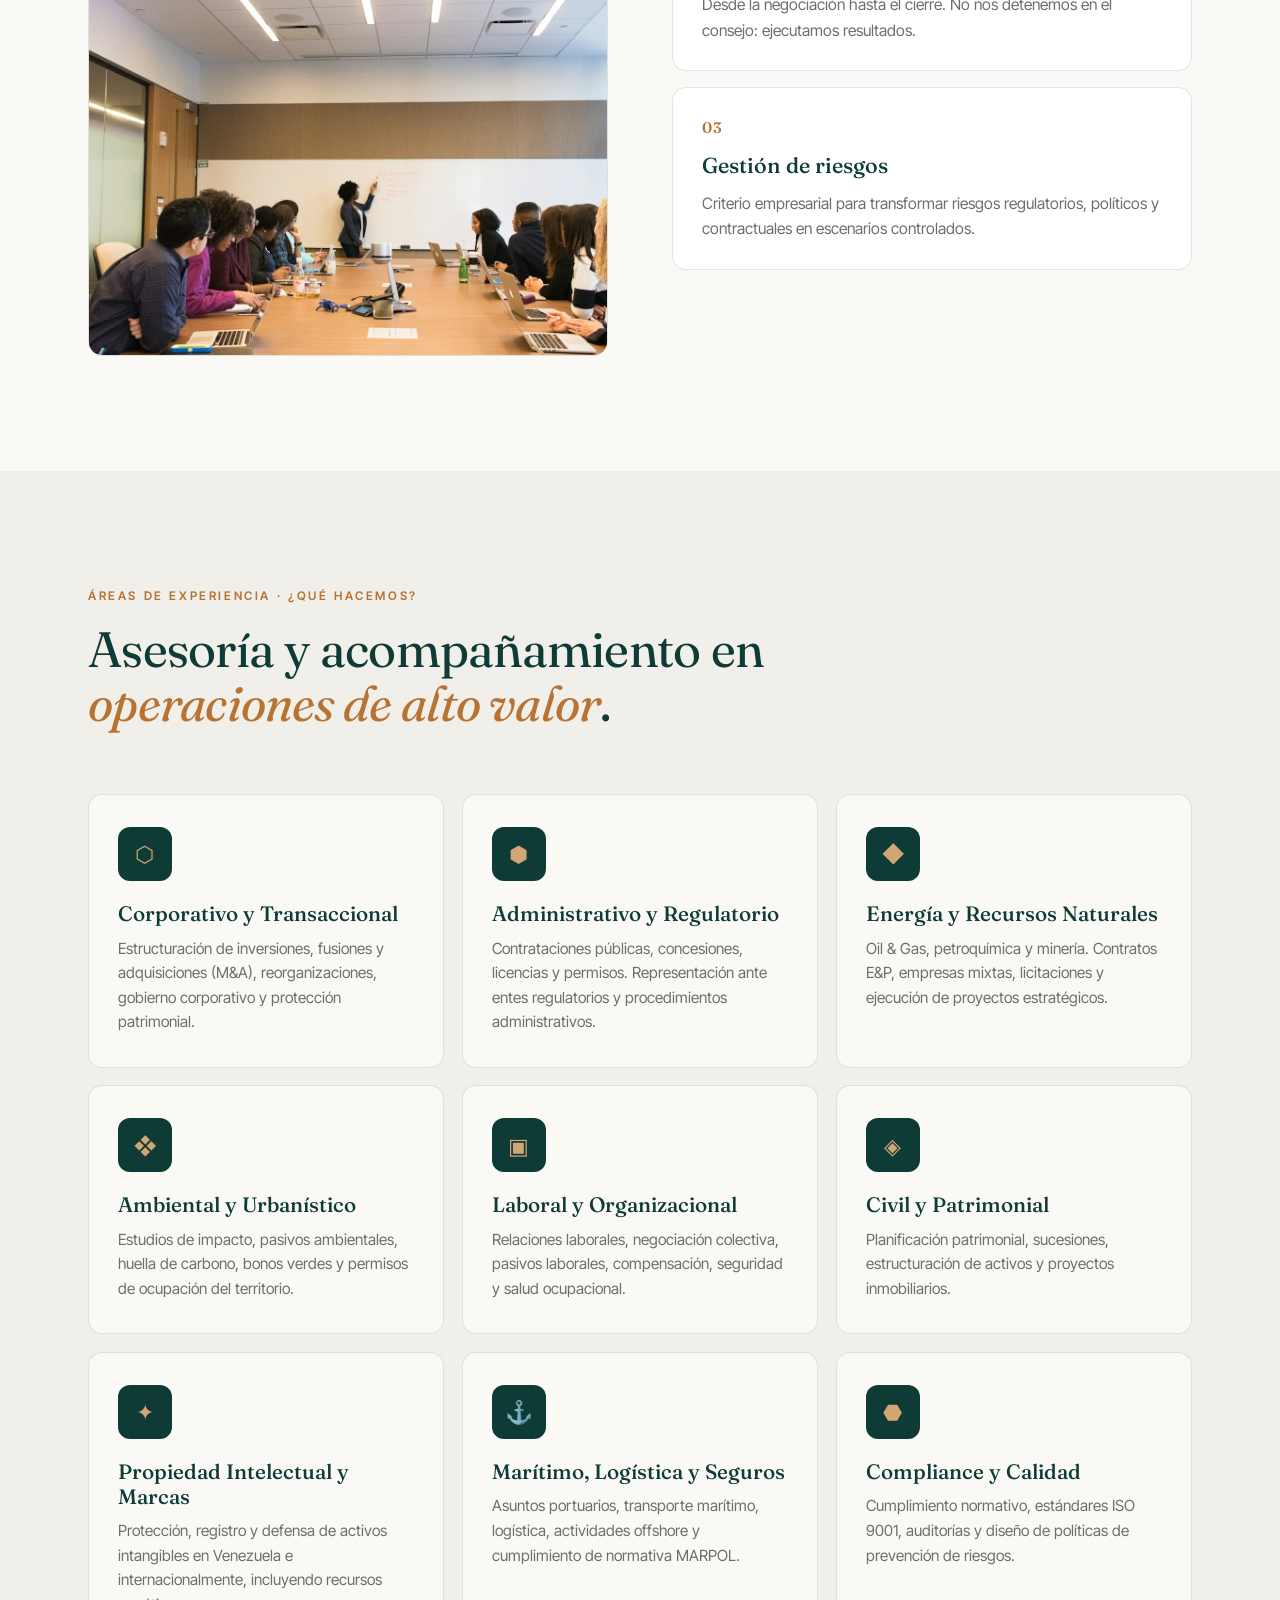
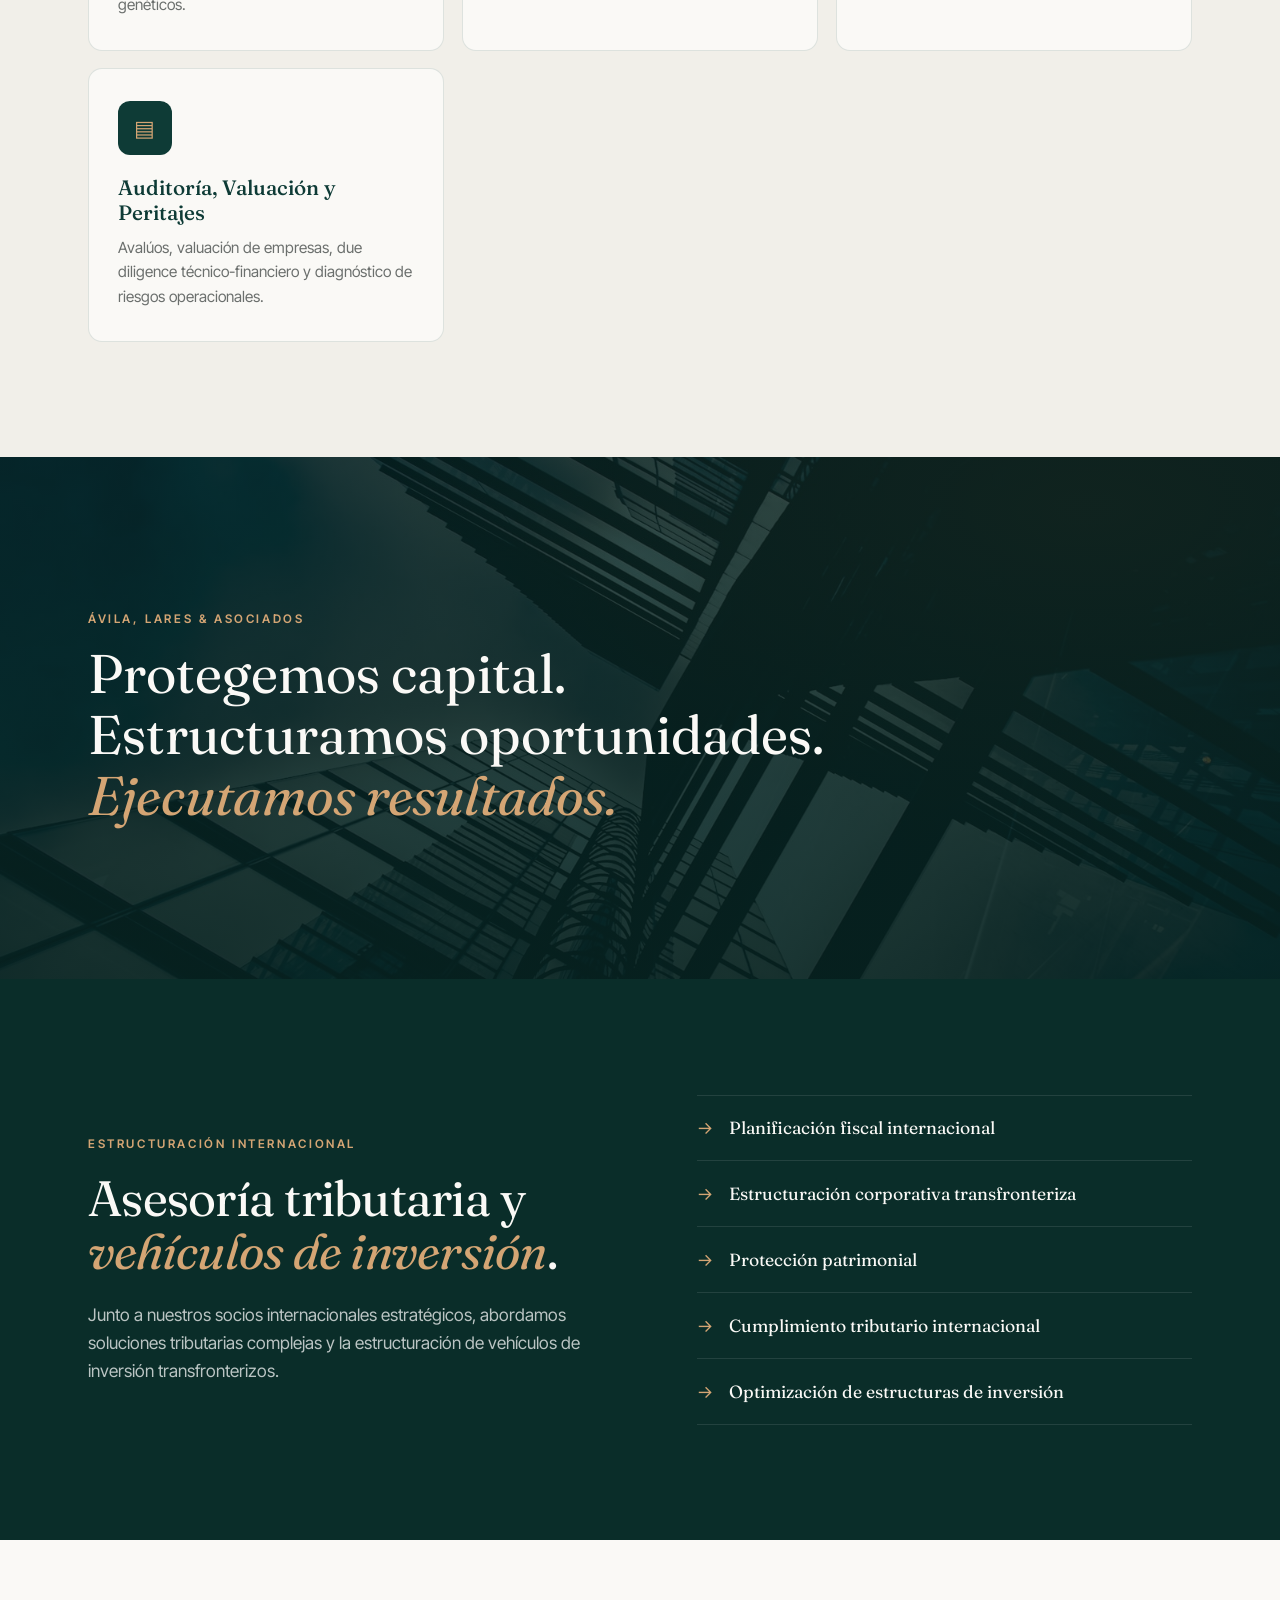
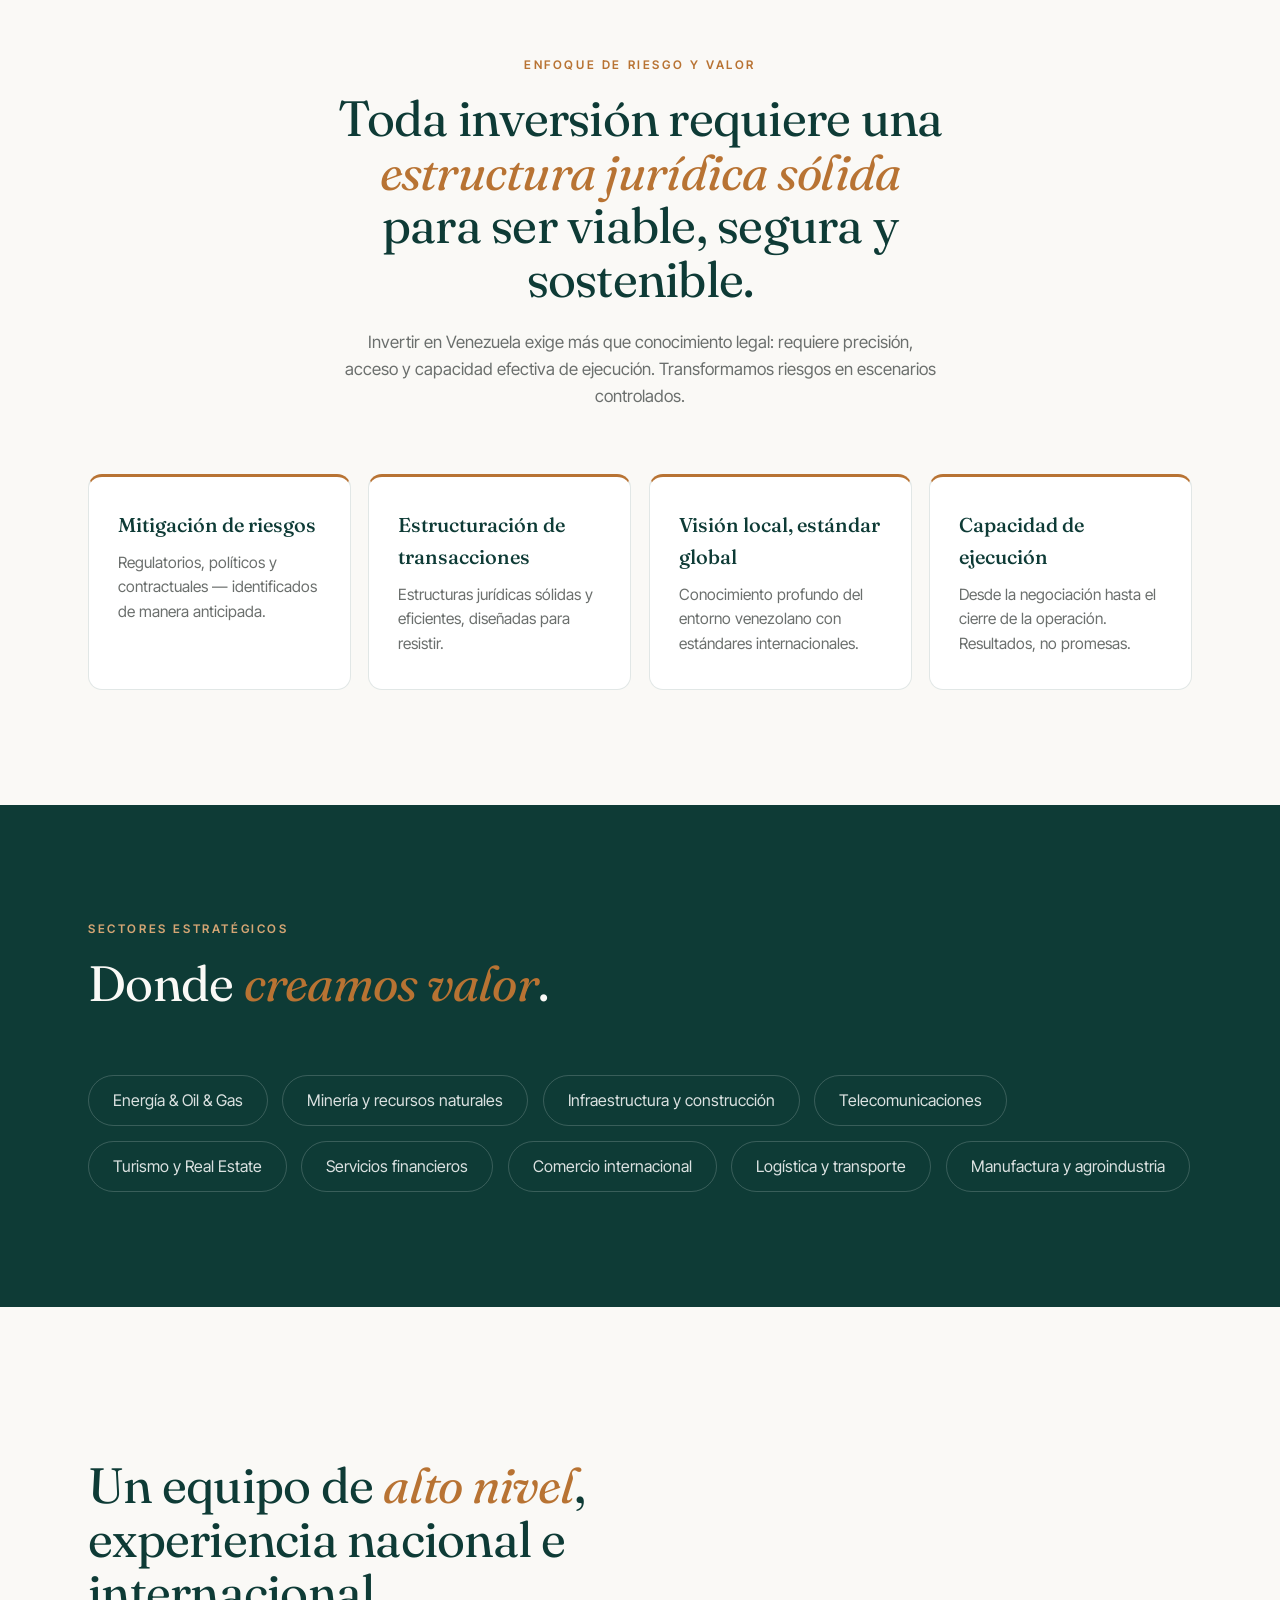
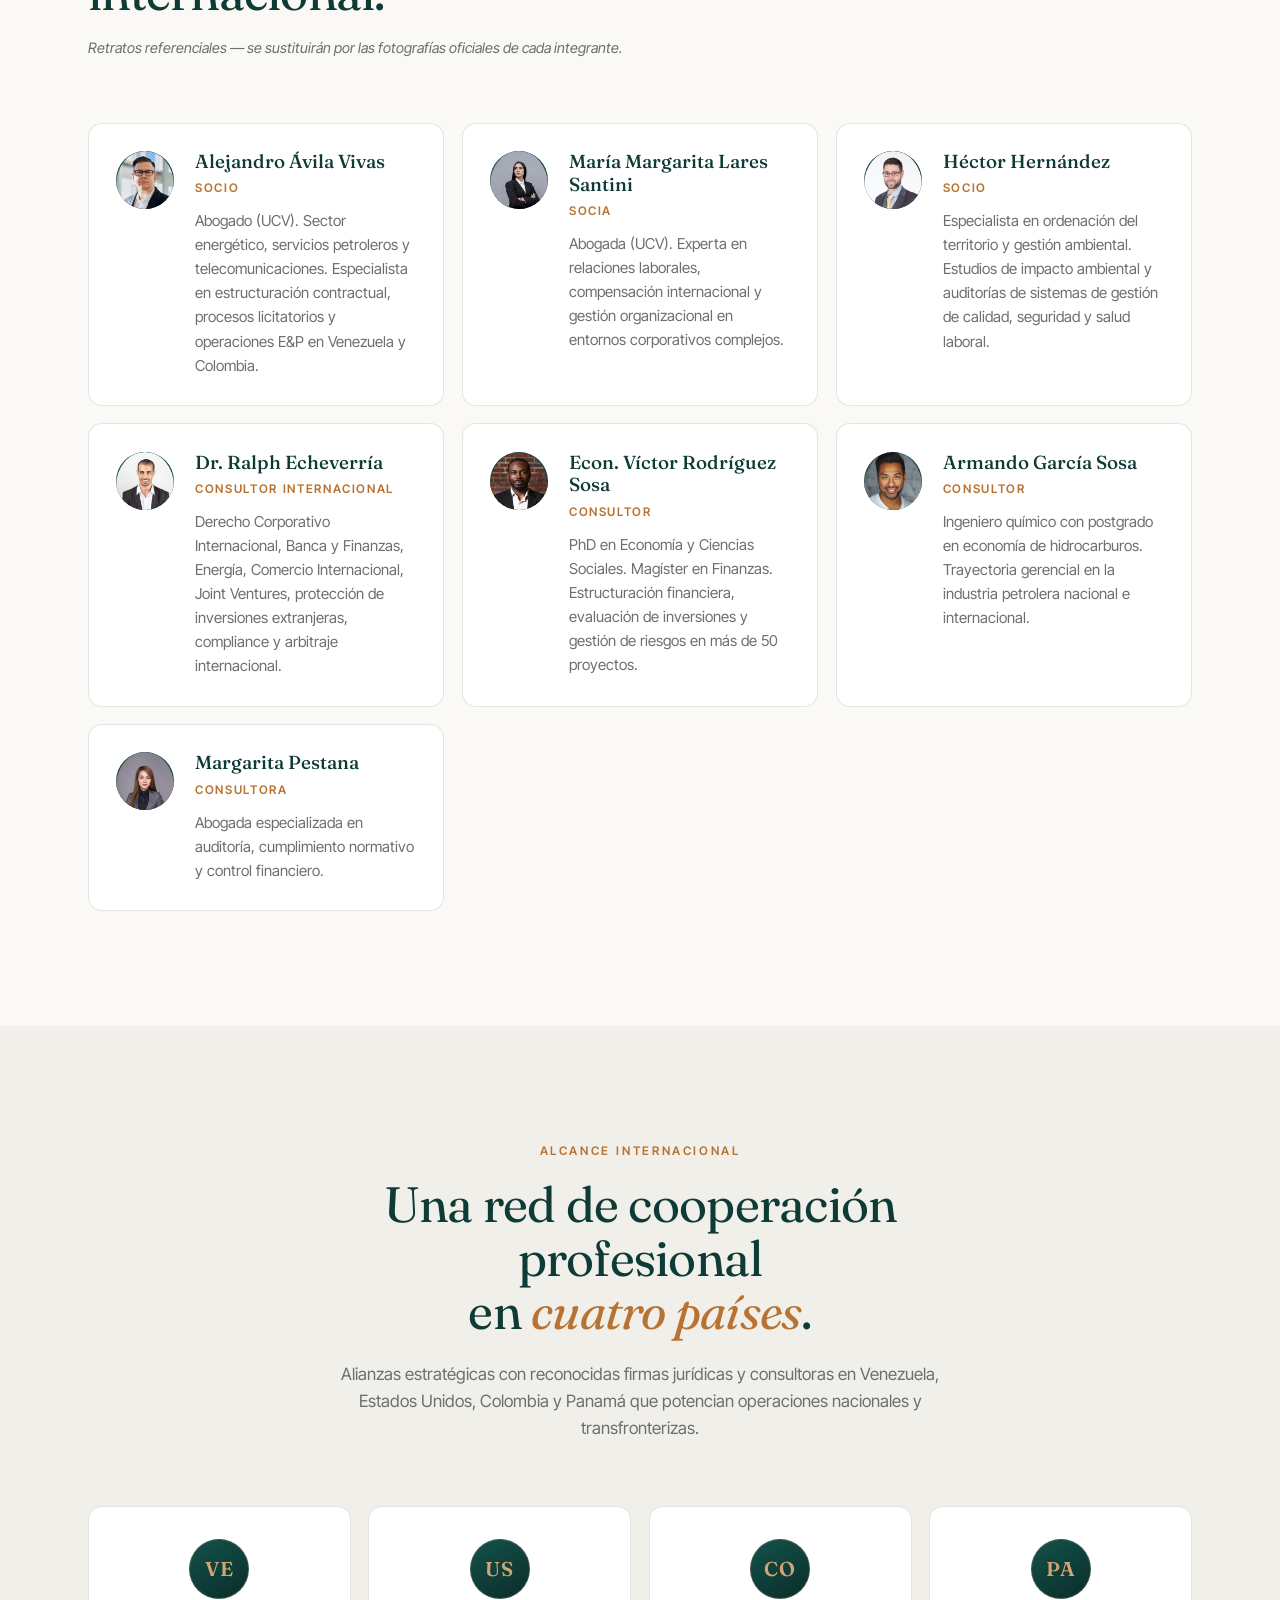
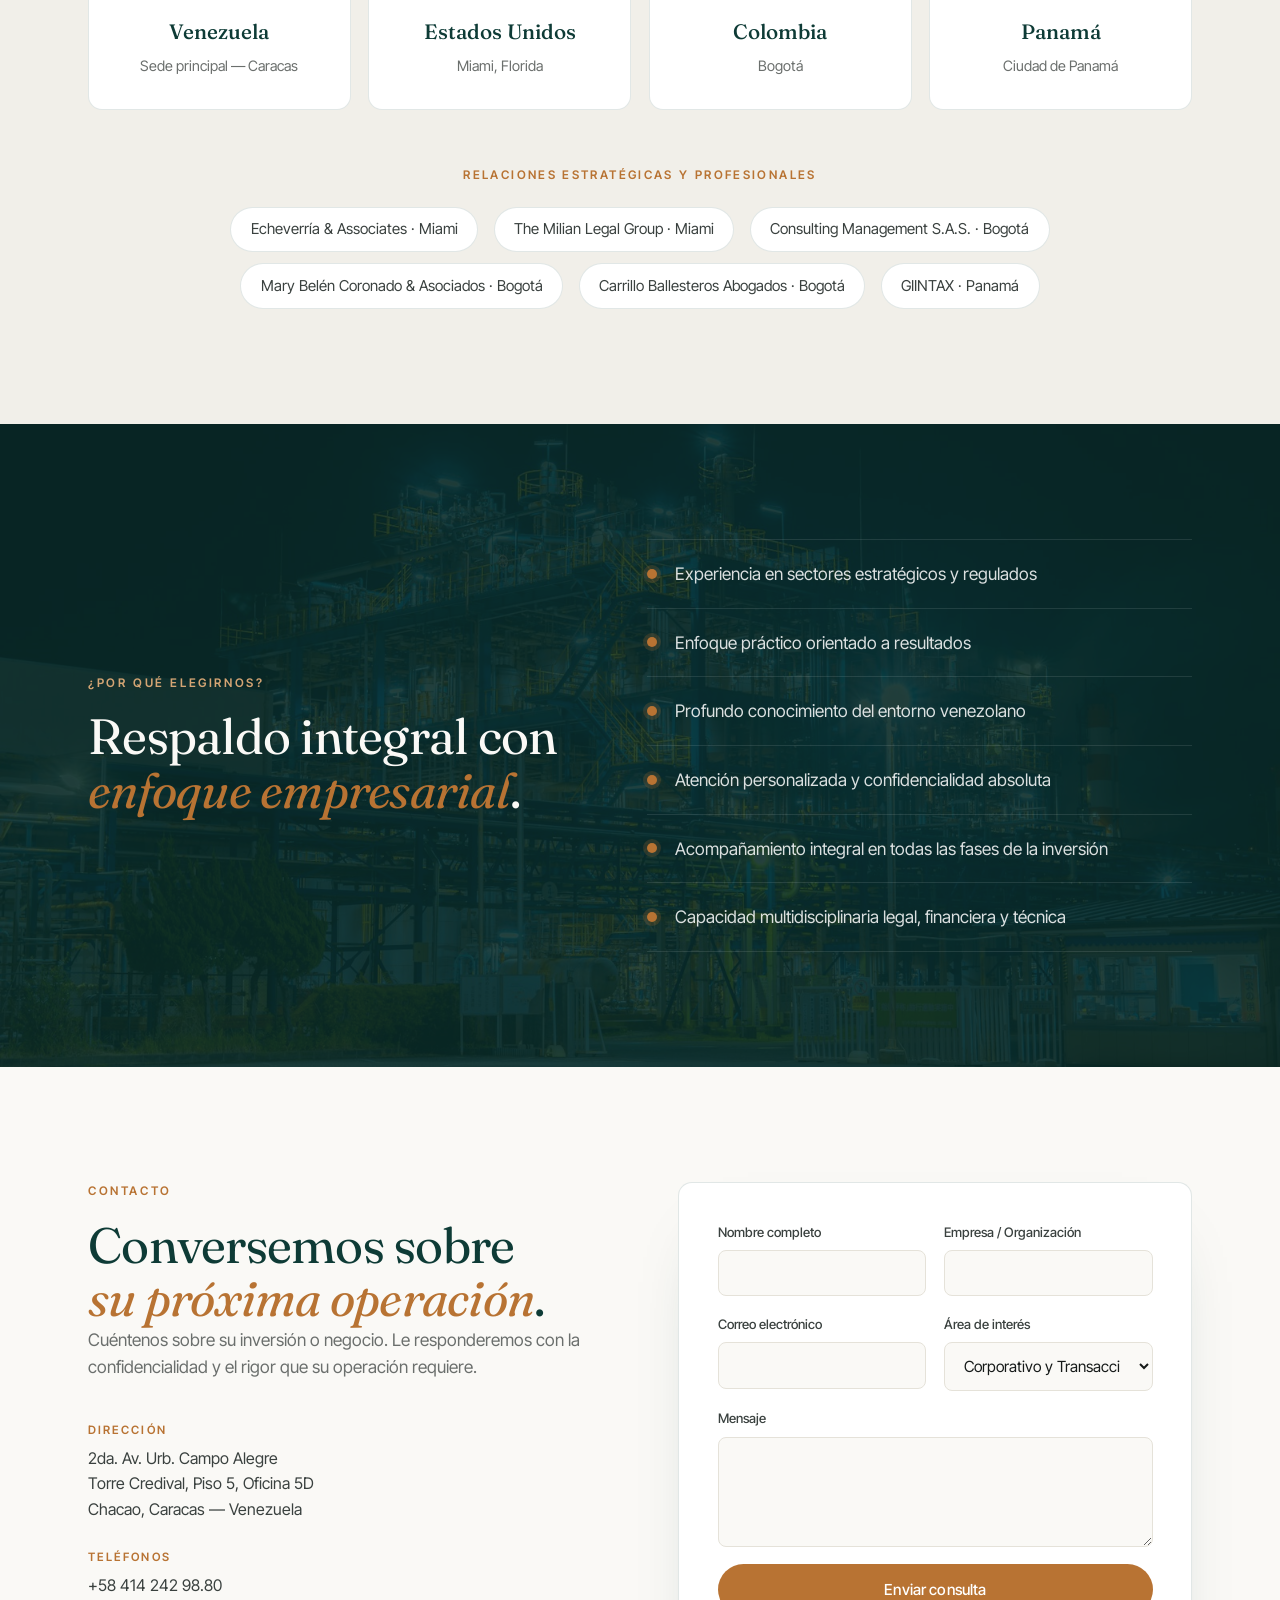
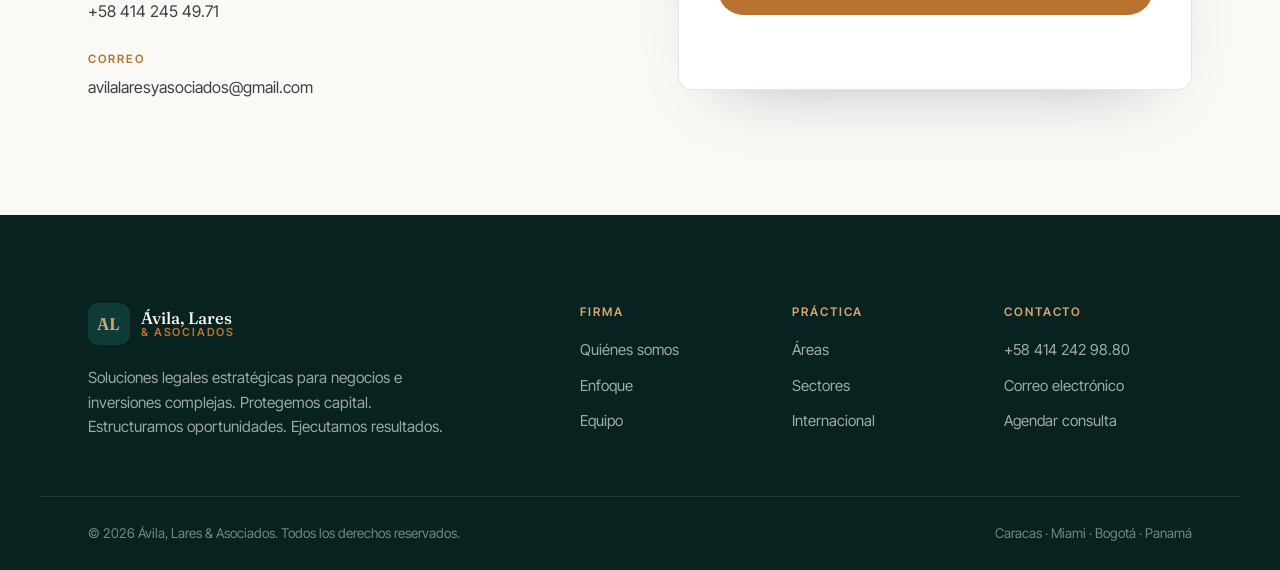
==== commit c891e963: "Integrar fotografía profesional en las 3 propuestas - Hero con foto de torres corporativas + tinte p" ====
--- a/index.html
+++ b/index.html
@@ -20,6 +20,15 @@
   <link rel="icon" type="image/svg+xml" href="assets/favicon.svg" />
 </head>
 <body>
+
+  <!-- ====== SELECTOR DE PROPUESTAS ====== -->
+  <nav class="prop-switcher" aria-label="Comparar propuestas">
+    <span class="ps-label">Propuesta</span>
+    <a href="propuesta-1.html" title="Patrimonio (clásico-lujo)">1</a>
+    <a href="index.html" class="active" title="Ejecución (moderno-corporativo)">2</a>
+    <a href="propuesta-3.html" title="Estratega (editorial-oscuro)">3</a>
+    <span class="ps-name">Ejecución</span>
+  </nav>
 
   <!-- ====== HEADER / NAV ====== -->
   <header class="site-header" id="siteHeader">
@@ -50,6 +59,8 @@
   <!-- ====== HERO ====== -->
   <section class="hero" id="inicio">
     <div class="hero-bg" aria-hidden="true">
+      <img src="assets/img/torre.jpg" class="hero-photo" alt="" />
+      <div class="hero-tint"></div>
       <div class="hero-grid"></div>
       <div class="hero-glow"></div>
     </div>
@@ -141,6 +152,9 @@
             mediante soluciones integrales con respaldo jurídico, financiero y técnico.
             Transformamos oportunidades en negocios <strong>viables, estructurados y protegidos</strong>.
           </p>
+          <figure class="firma-photo reveal">
+            <img src="assets/img/junta.jpg" alt="Equipo de Ávila, Lares & Asociados en reunión de trabajo" loading="lazy" />
+          </figure>
         </div>
 
         <div class="pillars">
@@ -229,6 +243,16 @@
     </div>
   </section>
 
+  <!-- ====== BANDA DE IMAGEN ====== -->
+  <section class="imageband" aria-label="Nuestra promesa">
+    <img src="assets/img/skyline.jpg" class="imageband-photo" alt="" />
+    <div class="imageband-overlay"></div>
+    <div class="container imageband-inner">
+      <p class="imageband-eyebrow reveal">Ávila, Lares &amp; Asociados</p>
+      <h2 class="imageband-title reveal">Protegemos capital. Estructuramos oportunidades.<br /><em>Ejecutamos resultados.</em></h2>
+    </div>
+  </section>
+
   <!-- ====== ASESORÍA TRIBUTARIA INTERNACIONAL ====== -->
   <section class="section tributaria" id="tributaria">
     <div class="container tributaria-inner">
@@ -315,11 +339,12 @@
       <div class="section-head">
         <p class="eyebrow reveal">Consultores y asesores</p>
         <h2 class="section-title reveal">Un equipo de <em>alto nivel</em>,<br />experiencia nacional e internacional.</h2>
+        <p class="equipo-note reveal">Retratos referenciales — se sustituirán por las fotografías oficiales de cada integrante.</p>
       </div>
 
       <div class="equipo-grid">
         <article class="member reveal">
-          <div class="member-avatar" data-initials="AA"></div>
+          <div class="member-avatar"><img src="assets/img/team-alejandro.jpg" alt="Alejandro Ávila Vivas" loading="lazy" /></div>
           <div class="member-info">
             <h3>Alejandro Ávila Vivas</h3>
             <span class="member-role">Socio</span>
@@ -327,7 +352,7 @@
           </div>
         </article>
         <article class="member reveal">
-          <div class="member-avatar" data-initials="ML"></div>
+          <div class="member-avatar"><img src="assets/img/team-maria.jpg" alt="María Margarita Lares Santini" loading="lazy" /></div>
           <div class="member-info">
             <h3>María Margarita Lares Santini</h3>
             <span class="member-role">Socia</span>
@@ -335,7 +360,7 @@
           </div>
         </article>
         <article class="member reveal">
-          <div class="member-avatar" data-initials="HH"></div>
+          <div class="member-avatar"><img src="assets/img/team-hector.jpg" alt="Héctor Hernández" loading="lazy" /></div>
           <div class="member-info">
             <h3>Héctor Hernández</h3>
             <span class="member-role">Socio</span>
@@ -343,7 +368,7 @@
           </div>
         </article>
         <article class="member reveal">
-          <div class="member-avatar" data-initials="RE"></div>
+          <div class="member-avatar"><img src="assets/img/team-ralph.jpg" alt="Dr. Ralph Echeverría" loading="lazy" /></div>
           <div class="member-info">
             <h3>Dr. Ralph Echeverría</h3>
             <span class="member-role">Consultor Internacional</span>
@@ -351,7 +376,7 @@
           </div>
         </article>
         <article class="member reveal">
-          <div class="member-avatar" data-initials="VR"></div>
+          <div class="member-avatar"><img src="assets/img/team-victor.jpg" alt="Víctor Rodríguez Sosa" loading="lazy" /></div>
           <div class="member-info">
             <h3>Econ. Víctor Rodríguez Sosa</h3>
             <span class="member-role">Consultor</span>
@@ -359,7 +384,7 @@
           </div>
         </article>
         <article class="member reveal">
-          <div class="member-avatar" data-initials="AG"></div>
+          <div class="member-avatar"><img src="assets/img/team-armando.jpg" alt="Armando García Sosa" loading="lazy" /></div>
           <div class="member-info">
             <h3>Armando García Sosa</h3>
             <span class="member-role">Consultor</span>
@@ -367,7 +392,7 @@
           </div>
         </article>
         <article class="member reveal">
-          <div class="member-avatar" data-initials="MP"></div>
+          <div class="member-avatar"><img src="assets/img/team-margarita.jpg" alt="Margarita Pestana" loading="lazy" /></div>
           <div class="member-info">
             <h3>Margarita Pestana</h3>
             <span class="member-role">Consultora</span>
@@ -429,6 +454,7 @@
 
   <!-- ====== POR QUÉ ELEGIRNOS ====== -->
   <section class="section porque" id="porque">
+    <img src="assets/img/energia-noche.jpg" class="porque-photo" alt="" />
     <div class="container">
       <div class="porque-inner">
         <div class="porque-head reveal">
--- a/css/styles.css
+++ b/css/styles.css
@@ -114,6 +114,38 @@
 .btn-block { width: 100%; }
 
 /* =========================================================
+   SELECTOR DE PROPUESTAS (flotante)
+   ========================================================= */
+.prop-switcher {
+  position: fixed; z-index: 200;
+  bottom: 1.4rem; left: 50%; transform: translateX(-50%);
+  display: flex; align-items: center; gap: 0.5rem;
+  padding: 0.5rem 0.7rem 0.5rem 1rem;
+  background: rgba(7, 34, 31, 0.82);
+  backdrop-filter: blur(14px); -webkit-backdrop-filter: blur(14px);
+  border: 1px solid rgba(212,165,116,.3);
+  border-radius: 100px;
+  box-shadow: 0 18px 50px -20px rgba(0,0,0,.6);
+}
+.prop-switcher .ps-label {
+  font-size: 0.66rem; letter-spacing: 0.16em; text-transform: uppercase;
+  color: rgba(255,255,255,.55); font-weight: 600;
+}
+.prop-switcher a {
+  display: grid; place-items: center; width: 30px; height: 30px;
+  border-radius: 50%; font-size: 0.9rem; font-weight: 600;
+  color: rgba(255,255,255,.75); transition: all .3s var(--ease);
+}
+.prop-switcher a:hover { background: rgba(255,255,255,.12); color: #fff; }
+.prop-switcher a.active { background: var(--copper); color: #fff; }
+.prop-switcher .ps-name {
+  font-size: 0.74rem; color: var(--copper-300); font-weight: 500;
+  padding-left: 0.5rem; margin-left: 0.2rem; border-left: 1px solid rgba(255,255,255,.15);
+  white-space: nowrap;
+}
+@media (max-width: 480px) { .prop-switcher .ps-name { display: none; } }
+
+/* =========================================================
    HEADER
    ========================================================= */
 .site-header {
@@ -552,6 +584,39 @@
   border-top: 1px solid var(--line-dark);
   font-size: 0.84rem; color: rgba(255,255,255,.45);
 }
+
+/* =========================================================
+   IMÁGENES (fotografía integrada)
+   ========================================================= */
+.hero-photo { position: absolute; inset: 0; width: 100%; height: 100%; object-fit: cover; z-index: 0; }
+.hero-tint { position: absolute; inset: 0; z-index: 1;
+  background: linear-gradient(180deg, rgba(10,45,41,.80) 0%, rgba(7,34,31,.90) 100%),
+              radial-gradient(110% 120% at 80% 0%, rgba(20,82,75,.45), transparent 55%); }
+.hero-grid, .hero-glow { z-index: 2; }
+
+.firma-photo { margin-top: 1.8rem; border-radius: var(--radius); overflow: hidden; border: 1px solid var(--line); }
+.firma-photo img { width: 100%; aspect-ratio: 4 / 3; object-fit: cover; display: block; transition: transform .8s var(--ease); }
+.firma-photo:hover img { transform: scale(1.04); }
+
+.imageband { position: relative; min-height: 58vh; display: flex; align-items: center; overflow: hidden; }
+.imageband-photo { position: absolute; inset: 0; width: 100%; height: 100%; object-fit: cover; z-index: 0; }
+.imageband-overlay { position: absolute; inset: 0; z-index: 1;
+  background: linear-gradient(180deg, rgba(7,34,31,.74), rgba(7,34,31,.88)),
+              radial-gradient(100% 120% at 85% 10%, rgba(184,115,51,.22), transparent 55%); }
+.imageband-inner { position: relative; z-index: 2; padding-block: clamp(3.5rem, 8vw, 6rem); }
+.imageband-eyebrow { font-size: .74rem; letter-spacing: .22em; text-transform: uppercase; font-weight: 600; color: var(--copper-300); margin-bottom: 1rem; }
+.imageband-title { font-family: var(--serif); font-weight: 400; font-size: clamp(1.9rem, 4.6vw, 3.4rem); line-height: 1.12; color: var(--bone); max-width: 22ch; }
+.imageband-title em { color: var(--copper-300); font-style: italic; }
+
+.porque { overflow: hidden; }
+.porque-photo { position: absolute; inset: 0; width: 100%; height: 100%; object-fit: cover; z-index: 0; opacity: .16; }
+.porque > .container { position: relative; z-index: 1; }
+
+.member-avatar { overflow: hidden; }
+.member-avatar img { width: 100%; height: 100%; object-fit: cover; border-radius: inherit; }
+
+.equipo-note { margin-top: 1rem; font-size: .9rem; color: var(--muted); font-style: italic; }
+@media (max-width: 600px) { .imageband { min-height: 46vh; } }
 
 /* =========================================================
    REVEAL ANIMATIONS
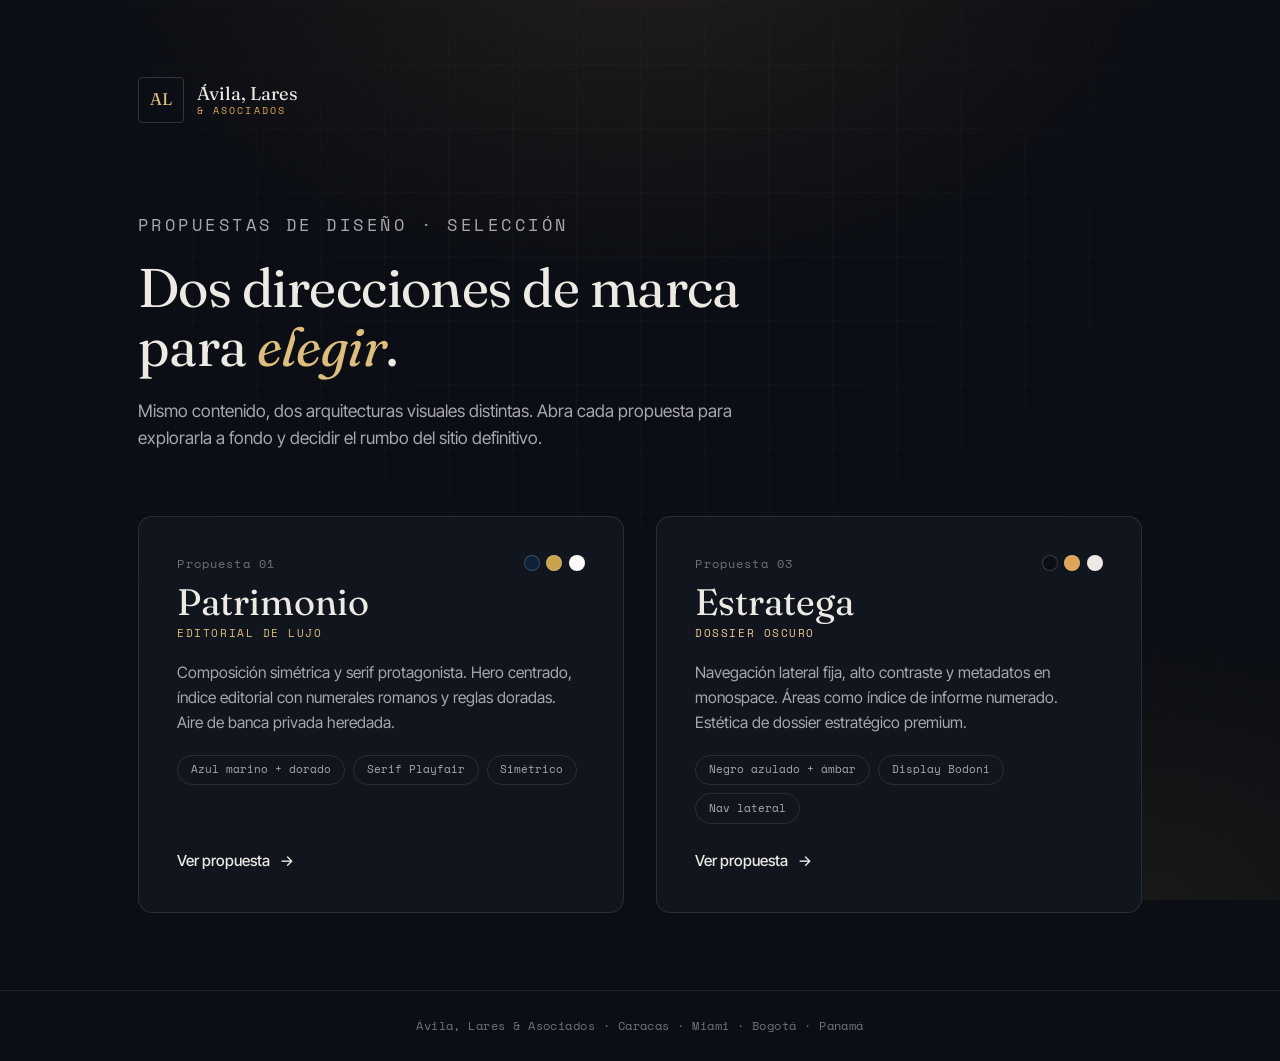
==== commit e2e21fbc: "Rediseñar propuestas con layouts distintos y eliminar propuesta 2 - Propuesta 1 (Patrimonio): layout" ====
--- a/index.html
+++ b/index.html
@@ -3,585 +3,210 @@
 <head>
   <meta charset="UTF-8" />
   <meta name="viewport" content="width=device-width, initial-scale=1.0" />
-  <title>Ávila, Lares & Asociados | Firma Jurídica y Consultoría Estratégica</title>
-  <meta name="description" content="Firma jurídica y de consultoría estratégica con sede en Caracas, fundada en 1988. Asesoría legal, financiera y técnica para inversiones y negocios complejos. No solo asesoramos: hacemos que los negocios ocurran." />
-  <meta name="theme-color" content="#0E3B36" />
-
-  <!-- Open Graph -->
-  <meta property="og:title" content="Ávila, Lares & Asociados" />
-  <meta property="og:description" content="Soluciones legales estratégicas para negocios e inversiones complejas." />
-  <meta property="og:type" content="website" />
-  <meta property="og:locale" content="es_VE" />
+  <title>Ávila, Lares & Asociados | Propuestas de diseño</title>
+  <meta name="description" content="Comparador de propuestas de diseño para el sitio web de Ávila, Lares & Asociados — firma jurídica y de consultoría estratégica." />
+  <meta name="theme-color" content="#0B0E14" />
+  <meta name="robots" content="noindex" />
 
   <link rel="preconnect" href="https://fonts.googleapis.com" />
   <link rel="preconnect" href="https://fonts.gstatic.com" crossorigin />
-  <link href="https://fonts.googleapis.com/css2?family=Fraunces:ital,opsz,wght@0,9..144,400;0,9..144,500;0,9..144,600;1,9..144,400&family=Inter+Tight:wght@300;400;500;600;700&display=swap" rel="stylesheet" />
-  <link rel="stylesheet" href="css/styles.css" />
+  <link href="https://fonts.googleapis.com/css2?family=Fraunces:ital,opsz,wght@0,9..144,400;0,9..144,500;1,9..144,400&family=Inter+Tight:wght@300;400;500;600&family=Space+Mono:wght@400&display=swap" rel="stylesheet" />
   <link rel="icon" type="image/svg+xml" href="assets/favicon.svg" />
+
+  <style>
+    :root {
+      --bg-900: #07090E;
+      --bg-800: #0B0E14;
+      --bg-700: #11151D;
+      --line:   rgba(255, 255, 255, 0.10);
+      --line-2: rgba(255, 255, 255, 0.16);
+      --text:   #ECEAE3;
+      --soft:   #A6A8AE;
+      --muted:  #6E727A;
+      /* Acentos por propuesta */
+      --gold:   #C9A24B;
+      --gold-3: #DDBE7E;
+      --navy:   #0D2138;
+      --amber:  #E0A458;
+      --amber-3:#F0C792;
+      --serif:  "Fraunces", Georgia, serif;
+      --sans:   "Inter Tight", -apple-system, BlinkMacSystemFont, "Segoe UI", sans-serif;
+      --mono:   "Space Mono", ui-monospace, monospace;
+      --ease:   cubic-bezier(0.22, 1, 0.36, 1);
+    }
+    *, *::before, *::after { box-sizing: border-box; margin: 0; padding: 0; }
+    html { -webkit-text-size-adjust: 100%; }
+    body {
+      font-family: var(--sans);
+      background: var(--bg-800);
+      color: var(--text);
+      line-height: 1.6;
+      -webkit-font-smoothing: antialiased;
+      min-height: 100svh;
+      display: flex; flex-direction: column;
+      position: relative; overflow-x: hidden;
+    }
+    a { color: inherit; text-decoration: none; }
+    img { max-width: 100%; display: block; }
+
+    /* Fondo */
+    .bg {
+      position: fixed; inset: 0; z-index: 0; pointer-events: none;
+      background:
+        radial-gradient(70% 60% at 50% -5%, rgba(224,164,88,.10), transparent 60%),
+        radial-gradient(50% 50% at 90% 100%, rgba(201,162,75,.07), transparent 60%),
+        var(--bg-800);
+    }
+    .bg::after {
+      content: ""; position: absolute; inset: 0;
+      background-image:
+        linear-gradient(to right, rgba(255,255,255,.025) 1px, transparent 1px),
+        linear-gradient(to bottom, rgba(255,255,255,.025) 1px, transparent 1px);
+      background-size: 64px 64px;
+      mask-image: radial-gradient(90% 70% at 50% 30%, #000 20%, transparent 100%);
+      -webkit-mask-image: radial-gradient(90% 70% at 50% 30%, #000 20%, transparent 100%);
+    }
+
+    .wrap {
+      position: relative; z-index: 1;
+      width: 100%; max-width: 1100px;
+      margin-inline: auto; padding: clamp(2.5rem, 6vw, 5rem) clamp(1.25rem, 4vw, 3rem);
+      flex: 1; display: flex; flex-direction: column;
+    }
+
+    /* Encabezado */
+    .brand { display: inline-flex; align-items: center; gap: 0.8rem; margin-bottom: clamp(3rem, 8vw, 5.5rem); }
+    .brand-mark {
+      display: grid; place-items: center; width: 46px; height: 46px;
+      border: 1px solid var(--line-2); border-radius: 4px;
+      font-family: var(--serif); font-size: 1.05rem; color: var(--gold-3);
+    }
+    .brand-text { display: flex; flex-direction: column; line-height: 1.1; }
+    .brand-name { font-family: var(--serif); font-size: 1.15rem; }
+    .brand-sub { font-family: var(--mono); font-size: 0.6rem; letter-spacing: 0.22em; text-transform: uppercase; color: var(--amber); }
+
+    .lead { max-width: 720px; }
+    .eyebrow { font-family: var(--mono); font-size: 0.72rem; letter-spacing: 0.2em; text-transform: uppercase; color: var(--amber); margin-bottom: 1.2rem; }
+    .lead h1 {
+      font-family: var(--serif); font-weight: 400;
+      font-size: clamp(2rem, 5.5vw, 3.4rem); line-height: 1.1; letter-spacing: -0.01em;
+      margin-bottom: 1.2rem;
+    }
+    .lead h1 em { font-style: italic; color: var(--gold-3); }
+    .lead p { color: var(--soft); font-size: 1.08rem; max-width: 60ch; }
+
+    /* Tarjetas */
+    .cards {
+      margin-top: clamp(2.5rem, 6vw, 4rem);
+      display: grid; grid-template-columns: repeat(2, 1fr); gap: clamp(1.2rem, 3vw, 2rem);
+    }
+    .card {
+      position: relative; overflow: hidden;
+      display: flex; flex-direction: column;
+      border: 1px solid var(--line); border-radius: 14px;
+      background: var(--bg-700);
+      padding: clamp(1.6rem, 3vw, 2.4rem);
+      min-height: 320px;
+      transition: transform .5s var(--ease), border-color .5s var(--ease), box-shadow .5s var(--ease);
+    }
+    .card::before {
+      content: ""; position: absolute; inset: 0 0 auto 0; height: 4px;
+      background: var(--accent); transform: scaleX(0); transform-origin: left;
+      transition: transform .5s var(--ease);
+    }
+    .card:hover { transform: translateY(-6px); border-color: var(--accent-line); box-shadow: 0 40px 80px -50px rgba(0,0,0,.9); }
+    .card:hover::before { transform: scaleX(1); }
+    .card.p1 { --accent: linear-gradient(90deg, var(--gold), var(--gold-3)); --accent-line: rgba(201,162,75,.4); --dot: var(--gold-3); }
+    .card.p3 { --accent: linear-gradient(90deg, var(--amber-600, #C8862F), var(--amber-3)); --accent-line: rgba(224,164,88,.4); --dot: var(--amber-3); }
+
+    .card-num { font-family: var(--mono); font-size: 0.72rem; color: var(--muted); letter-spacing: 0.1em; }
+    .card-name { font-family: var(--serif); font-weight: 400; font-size: clamp(1.7rem, 3.5vw, 2.3rem); line-height: 1.1; margin: 0.5rem 0 0.2rem; }
+    .card-tag { font-family: var(--mono); font-size: 0.68rem; letter-spacing: 0.14em; text-transform: uppercase; color: var(--dot); margin-bottom: 1.1rem; }
+    .card-desc { color: var(--soft); font-size: 0.98rem; }
+    .card-feats { margin-top: 1.2rem; display: flex; flex-wrap: wrap; gap: 0.5rem; }
+    .card-feats span { font-family: var(--mono); font-size: 0.68rem; color: var(--soft); border: 1px solid var(--line); border-radius: 100px; padding: 0.35rem 0.8rem; }
+    .card-cta {
+      margin-top: auto; padding-top: 1.6rem;
+      display: inline-flex; align-items: center; gap: 0.6rem;
+      font-weight: 500; font-size: 0.95rem; color: var(--text);
+      transition: gap .35s var(--ease), color .35s var(--ease);
+    }
+    .card:hover .card-cta { gap: 1.1rem; color: var(--dot); }
+    .card-cta .arrow { transition: transform .35s var(--ease); }
+
+    /* Paleta mini-preview */
+    .swatches { position: absolute; top: clamp(1.6rem,3vw,2.4rem); right: clamp(1.6rem,3vw,2.4rem); display: flex; gap: 0.4rem; }
+    .swatches i { width: 16px; height: 16px; border-radius: 50%; border: 1px solid rgba(255,255,255,.18); }
+
+    .foot { position: relative; z-index: 1; text-align: center; padding: 1.6rem; border-top: 1px solid var(--line); }
+    .foot p { font-family: var(--mono); font-size: 0.72rem; color: var(--muted); letter-spacing: 0.04em; }
+
+    @media (max-width: 720px) {
+      .cards { grid-template-columns: 1fr; }
+      .card { min-height: 0; }
+    }
+  </style>
 </head>
 <body>
-
-  <!-- ====== SELECTOR DE PROPUESTAS ====== -->
-  <nav class="prop-switcher" aria-label="Comparar propuestas">
-    <span class="ps-label">Propuesta</span>
-    <a href="propuesta-1.html" title="Patrimonio (clásico-lujo)">1</a>
-    <a href="index.html" class="active" title="Ejecución (moderno-corporativo)">2</a>
-    <a href="propuesta-3.html" title="Estratega (editorial-oscuro)">3</a>
-    <span class="ps-name">Ejecución</span>
-  </nav>
-
-  <!-- ====== HEADER / NAV ====== -->
-  <header class="site-header" id="siteHeader">
-    <div class="container nav-inner">
-      <a href="#inicio" class="brand" aria-label="Ávila, Lares & Asociados - Inicio">
-        <span class="brand-mark">AL</span>
-        <span class="brand-text">
-          <span class="brand-name">Ávila, Lares</span>
-          <span class="brand-sub">&amp; Asociados</span>
-        </span>
+  <div class="bg" aria-hidden="true"></div>
+
+  <main class="wrap">
+    <a class="brand" href="#" aria-label="Ávila, Lares & Asociados">
+      <span class="brand-mark">AL</span>
+      <span class="brand-text">
+        <span class="brand-name">Ávila, Lares</span>
+        <span class="brand-sub">&amp; Asociados</span>
+      </span>
+    </a>
+
+    <div class="lead">
+      <p class="eyebrow">Propuestas de diseño · Selección</p>
+      <h1>Dos direcciones de marca para <em>elegir</em>.</h1>
+      <p>
+        Mismo contenido, dos arquitecturas visuales distintas. Abra cada propuesta para
+        explorarla a fondo y decidir el rumbo del sitio definitivo.
+      </p>
+    </div>
+
+    <div class="cards">
+      <a class="card p1" href="propuesta-1.html">
+        <div class="swatches" aria-hidden="true">
+          <i style="background:#0D2138"></i><i style="background:#C9A24B"></i><i style="background:#FBFAF7"></i>
+        </div>
+        <span class="card-num">Propuesta 01</span>
+        <h2 class="card-name">Patrimonio</h2>
+        <span class="card-tag">Editorial de lujo</span>
+        <p class="card-desc">
+          Composición simétrica y serif protagonista. Hero centrado, índice editorial con
+          numerales romanos y reglas doradas. Aire de banca privada heredada.
+        </p>
+        <div class="card-feats">
+          <span>Azul marino + dorado</span><span>Serif Playfair</span><span>Simétrico</span>
+        </div>
+        <span class="card-cta">Ver propuesta <span class="arrow">→</span></span>
       </a>
 
-      <nav class="nav-links" id="navLinks" aria-label="Navegación principal">
-        <a href="#firma">La Firma</a>
-        <a href="#areas">Áreas</a>
-        <a href="#enfoque">Enfoque</a>
-        <a href="#equipo">Equipo</a>
-        <a href="#internacional">Internacional</a>
-        <a href="#contacto" class="nav-cta">Contacto</a>
-      </nav>
-
-      <button class="nav-toggle" id="navToggle" aria-label="Abrir menú" aria-expanded="false">
-        <span></span><span></span><span></span>
-      </button>
+      <a class="card p3" href="propuesta-3.html">
+        <div class="swatches" aria-hidden="true">
+          <i style="background:#0B0E14"></i><i style="background:#E0A458"></i><i style="background:#ECEAE3"></i>
+        </div>
+        <span class="card-num">Propuesta 03</span>
+        <h2 class="card-name">Estratega</h2>
+        <span class="card-tag">Dossier oscuro</span>
+        <p class="card-desc">
+          Navegación lateral fija, alto contraste y metadatos en monospace. Áreas como índice
+          de informe numerado. Estética de dossier estratégico premium.
+        </p>
+        <div class="card-feats">
+          <span>Negro azulado + ámbar</span><span>Display Bodoni</span><span>Nav lateral</span>
+        </div>
+        <span class="card-cta">Ver propuesta <span class="arrow">→</span></span>
+      </a>
     </div>
-  </header>
-
-  <!-- ====== HERO ====== -->
-  <section class="hero" id="inicio">
-    <div class="hero-bg" aria-hidden="true">
-      <img src="assets/img/torre.jpg" class="hero-photo" alt="" />
-      <div class="hero-tint"></div>
-      <div class="hero-grid"></div>
-      <div class="hero-glow"></div>
-    </div>
-    <div class="container hero-inner">
-      <p class="eyebrow reveal">Caracas · Desde 1988 · Alcance Internacional</p>
-      <h1 class="hero-title reveal">
-        No solo asesoramos.<br />
-        <em>Hacemos que los negocios</em> ocurran.
-      </h1>
-      <p class="hero-lead reveal">
-        Firma jurídica y de consultoría estratégica. Integramos visión legal, financiera
-        y técnica para estructurar, proteger y ejecutar inversiones y negocios complejos.
-      </p>
-      <div class="hero-actions reveal">
-        <a href="#contacto" class="btn btn-primary">Hablemos de su operación</a>
-        <a href="#areas" class="btn btn-ghost">Ver áreas de práctica</a>
-      </div>
-
-      <div class="hero-stats reveal">
-        <div class="stat">
-          <span class="stat-num" data-count="1988" data-format="year">1988</span>
-          <span class="stat-label">Año de fundación</span>
-        </div>
-        <div class="stat">
-          <span class="stat-num" data-count="50" data-suffix="+">+50</span>
-          <span class="stat-label">Proyectos estructurados</span>
-        </div>
-        <div class="stat">
-          <span class="stat-num" data-count="4" data-suffix="">4</span>
-          <span class="stat-label">Países en nuestra red</span>
-        </div>
-        <div class="stat">
-          <span class="stat-num" data-count="11" data-suffix="+">+11</span>
-          <span class="stat-label">Áreas de experiencia</span>
-        </div>
-      </div>
-    </div>
-    <a href="#firma" class="scroll-hint" aria-label="Desplazarse hacia abajo">
-      <span></span>
-    </a>
-  </section>
-
-  <!-- ====== MARQUEE SECTORES ====== -->
-  <div class="marquee" aria-hidden="true">
-    <div class="marquee-track">
-      <span>Oil &amp; Gas</span><span>•</span>
-      <span>Minería</span><span>•</span>
-      <span>Energía</span><span>•</span>
-      <span>Infraestructura</span><span>•</span>
-      <span>Real Estate</span><span>•</span>
-      <span>Banca &amp; Finanzas</span><span>•</span>
-      <span>Comercio Internacional</span><span>•</span>
-      <span>M&amp;A</span><span>•</span>
-      <span>Inversión Extranjera</span><span>•</span>
-      <span>Compliance</span><span>•</span>
-      <span>Oil &amp; Gas</span><span>•</span>
-      <span>Minería</span><span>•</span>
-      <span>Energía</span><span>•</span>
-      <span>Infraestructura</span><span>•</span>
-      <span>Real Estate</span><span>•</span>
-      <span>Banca &amp; Finanzas</span><span>•</span>
-      <span>Comercio Internacional</span><span>•</span>
-      <span>M&amp;A</span><span>•</span>
-      <span>Inversión Extranjera</span><span>•</span>
-      <span>Compliance</span><span>•</span>
-    </div>
-  </div>
-
-  <!-- ====== LA FIRMA ====== -->
-  <section class="section firma" id="firma">
-    <div class="container">
-      <div class="section-head">
-        <p class="eyebrow reveal">Quiénes somos</p>
-        <h2 class="section-title reveal">
-          Más que asesores legales,<br />somos <em>aliados estratégicos</em>.
-        </h2>
-      </div>
-
-      <div class="firma-grid">
-        <div class="firma-text reveal">
-          <p>
-            Operamos en la intersección entre <strong>derecho, negocios y oportunidades</strong>,
-            combinando experiencia legal, técnica y financiera para desenvolvernos con eficacia
-            en entornos regulatorios complejos, particularmente en sectores estratégicos y
-            altamente regulados.
-          </p>
-          <p>
-            Acompañamos inversiones, estructuramos operaciones y facilitamos negocios complejos
-            mediante soluciones integrales con respaldo jurídico, financiero y técnico.
-            Transformamos oportunidades en negocios <strong>viables, estructurados y protegidos</strong>.
-          </p>
-          <figure class="firma-photo reveal">
-            <img src="assets/img/junta.jpg" alt="Equipo de Ávila, Lares & Asociados en reunión de trabajo" loading="lazy" />
-          </figure>
-        </div>
-
-        <div class="pillars">
-          <article class="pillar reveal">
-            <span class="pillar-num">01</span>
-            <h3>Visión estratégica</h3>
-            <p>Anticipamos riesgos y leemos el entorno regulatorio para convertir cada decisión en una ventaja.</p>
-          </article>
-          <article class="pillar reveal">
-            <span class="pillar-num">02</span>
-            <h3>Capacidad de ejecución</h3>
-            <p>Desde la negociación hasta el cierre. No nos detenemos en el consejo: ejecutamos resultados.</p>
-          </article>
-          <article class="pillar reveal">
-            <span class="pillar-num">03</span>
-            <h3>Gestión de riesgos</h3>
-            <p>Criterio empresarial para transformar riesgos regulatorios, políticos y contractuales en escenarios controlados.</p>
-          </article>
-        </div>
-      </div>
-    </div>
-  </section>
-
-  <!-- ====== ÁREAS DE PRÁCTICA ====== -->
-  <section class="section areas" id="areas">
-    <div class="container">
-      <div class="section-head">
-        <p class="eyebrow reveal">Áreas de experiencia · ¿Qué hacemos?</p>
-        <h2 class="section-title reveal">
-          Asesoría y acompañamiento en<br /><em>operaciones de alto valor</em>.
-        </h2>
-      </div>
-
-      <div class="areas-grid">
-        <article class="area-card reveal">
-          <div class="area-ico">⬡</div>
-          <h3>Corporativo y Transaccional</h3>
-          <p>Estructuración de inversiones, fusiones y adquisiciones (M&amp;A), reorganizaciones, gobierno corporativo y protección patrimonial.</p>
-        </article>
-        <article class="area-card reveal">
-          <div class="area-ico">⬢</div>
-          <h3>Administrativo y Regulatorio</h3>
-          <p>Contrataciones públicas, concesiones, licencias y permisos. Representación ante entes regulatorios y procedimientos administrativos.</p>
-        </article>
-        <article class="area-card reveal">
-          <div class="area-ico">◆</div>
-          <h3>Energía y Recursos Naturales</h3>
-          <p>Oil &amp; Gas, petroquímica y minería. Contratos E&amp;P, empresas mixtas, licitaciones y ejecución de proyectos estratégicos.</p>
-        </article>
-        <article class="area-card reveal">
-          <div class="area-ico">❖</div>
-          <h3>Ambiental y Urbanístico</h3>
-          <p>Estudios de impacto, pasivos ambientales, huella de carbono, bonos verdes y permisos de ocupación del territorio.</p>
-        </article>
-        <article class="area-card reveal">
-          <div class="area-ico">▣</div>
-          <h3>Laboral y Organizacional</h3>
-          <p>Relaciones laborales, negociación colectiva, pasivos laborales, compensación, seguridad y salud ocupacional.</p>
-        </article>
-        <article class="area-card reveal">
-          <div class="area-ico">◈</div>
-          <h3>Civil y Patrimonial</h3>
-          <p>Planificación patrimonial, sucesiones, estructuración de activos y proyectos inmobiliarios.</p>
-        </article>
-        <article class="area-card reveal">
-          <div class="area-ico">✦</div>
-          <h3>Propiedad Intelectual y Marcas</h3>
-          <p>Protección, registro y defensa de activos intangibles en Venezuela e internacionalmente, incluyendo recursos genéticos.</p>
-        </article>
-        <article class="area-card reveal">
-          <div class="area-ico">⚓</div>
-          <h3>Marítimo, Logística y Seguros</h3>
-          <p>Asuntos portuarios, transporte marítimo, logística, actividades offshore y cumplimiento de normativa MARPOL.</p>
-        </article>
-        <article class="area-card reveal">
-          <div class="area-ico">⬣</div>
-          <h3>Compliance y Calidad</h3>
-          <p>Cumplimiento normativo, estándares ISO 9001, auditorías y diseño de políticas de prevención de riesgos.</p>
-        </article>
-        <article class="area-card reveal">
-          <div class="area-ico">▤</div>
-          <h3>Auditoría, Valuación y Peritajes</h3>
-          <p>Avalúos, valuación de empresas, due diligence técnico-financiero y diagnóstico de riesgos operacionales.</p>
-        </article>
-      </div>
-    </div>
-  </section>
-
-  <!-- ====== BANDA DE IMAGEN ====== -->
-  <section class="imageband" aria-label="Nuestra promesa">
-    <img src="assets/img/skyline.jpg" class="imageband-photo" alt="" />
-    <div class="imageband-overlay"></div>
-    <div class="container imageband-inner">
-      <p class="imageband-eyebrow reveal">Ávila, Lares &amp; Asociados</p>
-      <h2 class="imageband-title reveal">Protegemos capital. Estructuramos oportunidades.<br /><em>Ejecutamos resultados.</em></h2>
-    </div>
-  </section>
-
-  <!-- ====== ASESORÍA TRIBUTARIA INTERNACIONAL ====== -->
-  <section class="section tributaria" id="tributaria">
-    <div class="container tributaria-inner">
-      <div class="tributaria-text reveal">
-        <p class="eyebrow">Estructuración internacional</p>
-        <h2 class="section-title">
-          Asesoría tributaria y<br /><em>vehículos de inversión</em>.
-        </h2>
-        <p class="lead-muted">
-          Junto a nuestros socios internacionales estratégicos, abordamos soluciones
-          tributarias complejas y la estructuración de vehículos de inversión transfronterizos.
-        </p>
-      </div>
-      <ul class="trib-list">
-        <li class="reveal"><span>Planificación fiscal internacional</span></li>
-        <li class="reveal"><span>Estructuración corporativa transfronteriza</span></li>
-        <li class="reveal"><span>Protección patrimonial</span></li>
-        <li class="reveal"><span>Cumplimiento tributario internacional</span></li>
-        <li class="reveal"><span>Optimización de estructuras de inversión</span></li>
-      </ul>
-    </div>
-  </section>
-
-  <!-- ====== ENFOQUE ESTRATÉGICO ====== -->
-  <section class="section enfoque" id="enfoque">
-    <div class="container">
-      <div class="section-head center">
-        <p class="eyebrow reveal">Enfoque de riesgo y valor</p>
-        <h2 class="section-title reveal">
-          Toda inversión requiere una <em>estructura jurídica sólida</em><br />
-          para ser viable, segura y sostenible.
-        </h2>
-        <p class="section-intro reveal">
-          Invertir en Venezuela exige más que conocimiento legal: requiere precisión, acceso
-          y capacidad efectiva de ejecución. Transformamos riesgos en escenarios controlados.
-        </p>
-      </div>
-
-      <div class="enfoque-grid">
-        <article class="enfoque-card reveal">
-          <h3>Mitigación de riesgos</h3>
-          <p>Regulatorios, políticos y contractuales — identificados de manera anticipada.</p>
-        </article>
-        <article class="enfoque-card reveal">
-          <h3>Estructuración de transacciones</h3>
-          <p>Estructuras jurídicas sólidas y eficientes, diseñadas para resistir.</p>
-        </article>
-        <article class="enfoque-card reveal">
-          <h3>Visión local, estándar global</h3>
-          <p>Conocimiento profundo del entorno venezolano con estándares internacionales.</p>
-        </article>
-        <article class="enfoque-card reveal">
-          <h3>Capacidad de ejecución</h3>
-          <p>Desde la negociación hasta el cierre de la operación. Resultados, no promesas.</p>
-        </article>
-      </div>
-    </div>
-  </section>
-
-  <!-- ====== SECTORES ====== -->
-  <section class="section sectores" id="sectores">
-    <div class="container">
-      <div class="section-head">
-        <p class="eyebrow reveal">Sectores estratégicos</p>
-        <h2 class="section-title reveal">Donde <em>creamos valor</em>.</h2>
-      </div>
-      <div class="sectores-list">
-        <span class="reveal">Energía &amp; Oil &amp; Gas</span>
-        <span class="reveal">Minería y recursos naturales</span>
-        <span class="reveal">Infraestructura y construcción</span>
-        <span class="reveal">Telecomunicaciones</span>
-        <span class="reveal">Turismo y Real Estate</span>
-        <span class="reveal">Servicios financieros</span>
-        <span class="reveal">Comercio internacional</span>
-        <span class="reveal">Logística y transporte</span>
-        <span class="reveal">Manufactura y agroindustria</span>
-      </div>
-    </div>
-  </section>
-
-  <!-- ====== EQUIPO ====== -->
-  <section class="section equipo" id="equipo">
-    <div class="container">
-      <div class="section-head">
-        <p class="eyebrow reveal">Consultores y asesores</p>
-        <h2 class="section-title reveal">Un equipo de <em>alto nivel</em>,<br />experiencia nacional e internacional.</h2>
-        <p class="equipo-note reveal">Retratos referenciales — se sustituirán por las fotografías oficiales de cada integrante.</p>
-      </div>
-
-      <div class="equipo-grid">
-        <article class="member reveal">
-          <div class="member-avatar"><img src="assets/img/team-alejandro.jpg" alt="Alejandro Ávila Vivas" loading="lazy" /></div>
-          <div class="member-info">
-            <h3>Alejandro Ávila Vivas</h3>
-            <span class="member-role">Socio</span>
-            <p>Abogado (UCV). Sector energético, servicios petroleros y telecomunicaciones. Especialista en estructuración contractual, procesos licitatorios y operaciones E&amp;P en Venezuela y Colombia.</p>
-          </div>
-        </article>
-        <article class="member reveal">
-          <div class="member-avatar"><img src="assets/img/team-maria.jpg" alt="María Margarita Lares Santini" loading="lazy" /></div>
-          <div class="member-info">
-            <h3>María Margarita Lares Santini</h3>
-            <span class="member-role">Socia</span>
-            <p>Abogada (UCV). Experta en relaciones laborales, compensación internacional y gestión organizacional en entornos corporativos complejos.</p>
-          </div>
-        </article>
-        <article class="member reveal">
-          <div class="member-avatar"><img src="assets/img/team-hector.jpg" alt="Héctor Hernández" loading="lazy" /></div>
-          <div class="member-info">
-            <h3>Héctor Hernández</h3>
-            <span class="member-role">Socio</span>
-            <p>Especialista en ordenación del territorio y gestión ambiental. Estudios de impacto ambiental y auditorías de sistemas de gestión de calidad, seguridad y salud laboral.</p>
-          </div>
-        </article>
-        <article class="member reveal">
-          <div class="member-avatar"><img src="assets/img/team-ralph.jpg" alt="Dr. Ralph Echeverría" loading="lazy" /></div>
-          <div class="member-info">
-            <h3>Dr. Ralph Echeverría</h3>
-            <span class="member-role">Consultor Internacional</span>
-            <p>Derecho Corporativo Internacional, Banca y Finanzas, Energía, Comercio Internacional, Joint Ventures, protección de inversiones extranjeras, compliance y arbitraje internacional.</p>
-          </div>
-        </article>
-        <article class="member reveal">
-          <div class="member-avatar"><img src="assets/img/team-victor.jpg" alt="Víctor Rodríguez Sosa" loading="lazy" /></div>
-          <div class="member-info">
-            <h3>Econ. Víctor Rodríguez Sosa</h3>
-            <span class="member-role">Consultor</span>
-            <p>PhD en Economía y Ciencias Sociales. Magíster en Finanzas. Estructuración financiera, evaluación de inversiones y gestión de riesgos en más de 50 proyectos.</p>
-          </div>
-        </article>
-        <article class="member reveal">
-          <div class="member-avatar"><img src="assets/img/team-armando.jpg" alt="Armando García Sosa" loading="lazy" /></div>
-          <div class="member-info">
-            <h3>Armando García Sosa</h3>
-            <span class="member-role">Consultor</span>
-            <p>Ingeniero químico con postgrado en economía de hidrocarburos. Trayectoria gerencial en la industria petrolera nacional e internacional.</p>
-          </div>
-        </article>
-        <article class="member reveal">
-          <div class="member-avatar"><img src="assets/img/team-margarita.jpg" alt="Margarita Pestana" loading="lazy" /></div>
-          <div class="member-info">
-            <h3>Margarita Pestana</h3>
-            <span class="member-role">Consultora</span>
-            <p>Abogada especializada en auditoría, cumplimiento normativo y control financiero.</p>
-          </div>
-        </article>
-      </div>
-    </div>
-  </section>
-
-  <!-- ====== ALCANCE INTERNACIONAL ====== -->
-  <section class="section internacional" id="internacional">
-    <div class="container">
-      <div class="section-head center">
-        <p class="eyebrow reveal">Alcance internacional</p>
-        <h2 class="section-title reveal">Una red de cooperación profesional<br />en <em>cuatro países</em>.</h2>
-        <p class="section-intro reveal">
-          Alianzas estratégicas con reconocidas firmas jurídicas y consultoras en Venezuela,
-          Estados Unidos, Colombia y Panamá que potencian operaciones nacionales y transfronterizas.
-        </p>
-      </div>
-
-      <div class="paises-grid">
-        <div class="pais reveal">
-          <span class="pais-code">VE</span>
-          <h3>Venezuela</h3>
-          <p>Sede principal — Caracas</p>
-        </div>
-        <div class="pais reveal">
-          <span class="pais-code">US</span>
-          <h3>Estados Unidos</h3>
-          <p>Miami, Florida</p>
-        </div>
-        <div class="pais reveal">
-          <span class="pais-code">CO</span>
-          <h3>Colombia</h3>
-          <p>Bogotá</p>
-        </div>
-        <div class="pais reveal">
-          <span class="pais-code">PA</span>
-          <h3>Panamá</h3>
-          <p>Ciudad de Panamá</p>
-        </div>
-      </div>
-
-      <div class="aliados reveal">
-        <p class="aliados-label">Relaciones estratégicas y profesionales</p>
-        <div class="aliados-list">
-          <span>Echeverría &amp; Associates · Miami</span>
-          <span>The Milian Legal Group · Miami</span>
-          <span>Consulting Management S.A.S. · Bogotá</span>
-          <span>Mary Belén Coronado &amp; Asociados · Bogotá</span>
-          <span>Carrillo Ballesteros Abogados · Bogotá</span>
-          <span>GIINTAX · Panamá</span>
-        </div>
-      </div>
-    </div>
-  </section>
-
-  <!-- ====== POR QUÉ ELEGIRNOS ====== -->
-  <section class="section porque" id="porque">
-    <img src="assets/img/energia-noche.jpg" class="porque-photo" alt="" />
-    <div class="container">
-      <div class="porque-inner">
-        <div class="porque-head reveal">
-          <p class="eyebrow">¿Por qué elegirnos?</p>
-          <h2 class="section-title">Respaldo integral con<br /><em>enfoque empresarial</em>.</h2>
-        </div>
-        <ul class="porque-list">
-          <li class="reveal">Experiencia en sectores estratégicos y regulados</li>
-          <li class="reveal">Enfoque práctico orientado a resultados</li>
-          <li class="reveal">Profundo conocimiento del entorno venezolano</li>
-          <li class="reveal">Atención personalizada y confidencialidad absoluta</li>
-          <li class="reveal">Acompañamiento integral en todas las fases de la inversión</li>
-          <li class="reveal">Capacidad multidisciplinaria legal, financiera y técnica</li>
-        </ul>
-      </div>
-    </div>
-  </section>
-
-  <!-- ====== CONTACTO ====== -->
-  <section class="section contacto" id="contacto">
-    <div class="container contacto-inner">
-      <div class="contacto-text reveal">
-        <p class="eyebrow">Contacto</p>
-        <h2 class="section-title">Conversemos sobre<br /><em>su próxima operación</em>.</h2>
-        <p class="lead-muted">
-          Cuéntenos sobre su inversión o negocio. Le responderemos con la confidencialidad
-          y el rigor que su operación requiere.
-        </p>
-
-        <div class="contacto-details">
-          <div class="cdetail">
-            <span class="cdetail-label">Dirección</span>
-            <p>2da. Av. Urb. Campo Alegre<br />Torre Credival, Piso 5, Oficina 5D<br />Chacao, Caracas — Venezuela</p>
-          </div>
-          <div class="cdetail">
-            <span class="cdetail-label">Teléfonos</span>
-            <p>
-              <a href="tel:+584142429880">+58 414 242 98.80</a><br />
-              <a href="tel:+584142454971">+58 414 245 49.71</a>
-            </p>
-          </div>
-          <div class="cdetail">
-            <span class="cdetail-label">Correo</span>
-            <p><a href="mailto:avilalaresyasociados@gmail.com">avilalaresyasociados@gmail.com</a></p>
-          </div>
-        </div>
-      </div>
-
-      <form class="contacto-form reveal" id="contactForm" novalidate>
-        <div class="field">
-          <label for="nombre">Nombre completo</label>
-          <input type="text" id="nombre" name="nombre" required autocomplete="name" />
-        </div>
-        <div class="field">
-          <label for="empresa">Empresa / Organización</label>
-          <input type="text" id="empresa" name="empresa" autocomplete="organization" />
-        </div>
-        <div class="field">
-          <label for="email">Correo electrónico</label>
-          <input type="email" id="email" name="email" required autocomplete="email" />
-        </div>
-        <div class="field">
-          <label for="asunto">Área de interés</label>
-          <select id="asunto" name="asunto">
-            <option value="Corporativo y Transaccional">Corporativo y Transaccional</option>
-            <option value="Energía y Recursos Naturales">Energía y Recursos Naturales</option>
-            <option value="Administrativo y Regulatorio">Administrativo y Regulatorio</option>
-            <option value="Ambiental y Urbanístico">Ambiental y Urbanístico</option>
-            <option value="Inversión Extranjera">Inversión Extranjera</option>
-            <option value="Tributario Internacional">Tributario Internacional</option>
-            <option value="Otra">Otra</option>
-          </select>
-        </div>
-        <div class="field field-full">
-          <label for="mensaje">Mensaje</label>
-          <textarea id="mensaje" name="mensaje" rows="4" required></textarea>
-        </div>
-        <button type="submit" class="btn btn-primary btn-block">Enviar consulta</button>
-        <p class="form-note" id="formNote" aria-live="polite"></p>
-      </form>
-    </div>
-  </section>
-
-  <!-- ====== FOOTER ====== -->
-  <footer class="site-footer">
-    <div class="container footer-inner">
-      <div class="footer-brand">
-        <a href="#inicio" class="brand brand--footer">
-          <span class="brand-mark">AL</span>
-          <span class="brand-text">
-            <span class="brand-name">Ávila, Lares</span>
-            <span class="brand-sub">&amp; Asociados</span>
-          </span>
-        </a>
-        <p class="footer-tagline">
-          Soluciones legales estratégicas para negocios e inversiones complejas.
-          Protegemos capital. Estructuramos oportunidades. Ejecutamos resultados.
-        </p>
-      </div>
-
-      <nav class="footer-nav" aria-label="Pie de página">
-        <div>
-          <span class="footer-col-title">Firma</span>
-          <a href="#firma">Quiénes somos</a>
-          <a href="#enfoque">Enfoque</a>
-          <a href="#equipo">Equipo</a>
-        </div>
-        <div>
-          <span class="footer-col-title">Práctica</span>
-          <a href="#areas">Áreas</a>
-          <a href="#sectores">Sectores</a>
-          <a href="#internacional">Internacional</a>
-        </div>
-        <div>
-          <span class="footer-col-title">Contacto</span>
-          <a href="tel:+584142429880">+58 414 242 98.80</a>
-          <a href="mailto:avilalaresyasociados@gmail.com">Correo electrónico</a>
-          <a href="#contacto">Agendar consulta</a>
-        </div>
-      </nav>
-    </div>
-    <div class="container footer-bottom">
-      <p>© <span id="year">2026</span> Ávila, Lares &amp; Asociados. Todos los derechos reservados.</p>
-      <p>Caracas · Miami · Bogotá · Panamá</p>
-    </div>
+  </main>
+
+  <footer class="foot">
+    <p>Ávila, Lares &amp; Asociados · Caracas · Miami · Bogotá · Panamá</p>
   </footer>
-
-  <script src="js/main.js"></script>
 </body>
 </html>
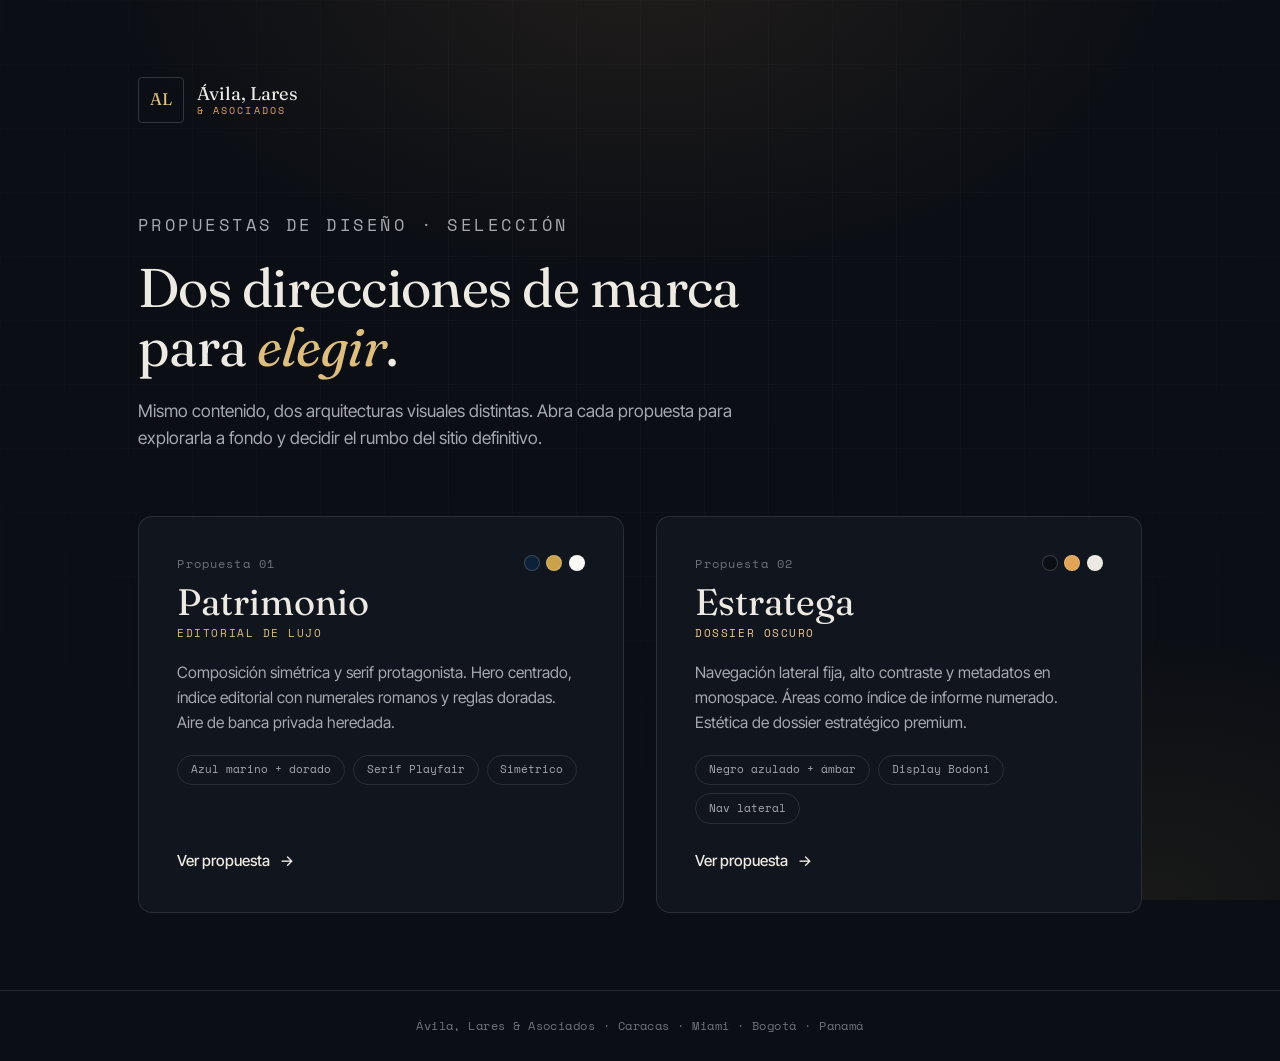
==== commit b274cb9c: "Renombrar propuesta 3 a propuesta 2 y simplificar switcher El switcher flotante ahora muestra solo "" ====
--- a/index.html
+++ b/index.html
@@ -186,11 +186,11 @@
         <span class="card-cta">Ver propuesta <span class="arrow">→</span></span>
       </a>
 
-      <a class="card p3" href="propuesta-3.html">
+      <a class="card p3" href="propuesta-2.html">
         <div class="swatches" aria-hidden="true">
           <i style="background:#0B0E14"></i><i style="background:#E0A458"></i><i style="background:#ECEAE3"></i>
         </div>
-        <span class="card-num">Propuesta 03</span>
+        <span class="card-num">Propuesta 02</span>
         <h2 class="card-name">Estratega</h2>
         <span class="card-tag">Dossier oscuro</span>
         <p class="card-desc">
